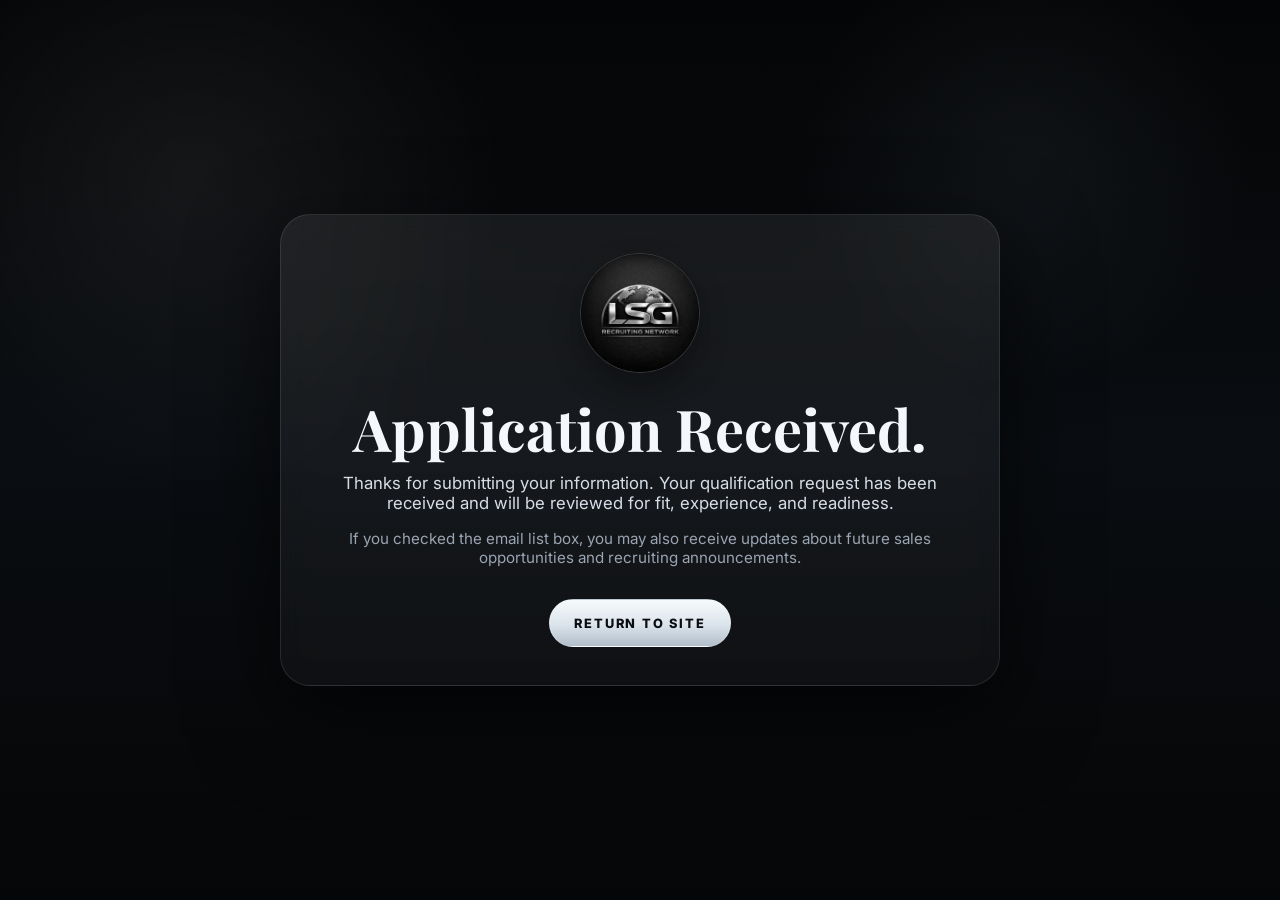
==== thank-you.html @ c4f69df9 "Add files via upload" ====
<!DOCTYPE html>
<html lang="en">
<head>
  <meta charset="UTF-8" />
  <meta name="viewport" content="width=device-width, initial-scale=1.0" />
  <title>Application Received | LSG Recruiting Network</title>
  <link rel="preconnect" href="https://fonts.googleapis.com">
  <link rel="preconnect" href="https://fonts.gstatic.com" crossorigin>
  <link href="https://fonts.googleapis.com/css2?family=Inter:wght@400;500;600;700;800&family=Playfair+Display:wght@600;700&display=swap" rel="stylesheet">
  <style>
    :root {
      --bg-0: #040506;
      --bg-1: #0b1015;
      --panel: rgba(255,255,255,0.055);
      --line: rgba(255,255,255,0.1);
      --text-main: #f4f7fb;
      --text-soft: #d7dee7;
      --text-muted: #99a5b3;
      --shadow-heavy: 0 30px 90px rgba(0,0,0,0.65);
      --font-heading: 'Playfair Display', serif;
      --font-body: 'Inter', sans-serif;
    }
    * { box-sizing: border-box; margin: 0; padding: 0; }
    body {
      min-height: 100vh;
      display: grid;
      place-items: center;
      padding: 24px;
      color: var(--text-main);
      font-family: var(--font-body);
      background:
        radial-gradient(circle at 15% 20%, rgba(255,255,255,0.06), transparent 24%),
        radial-gradient(circle at 80% 18%, rgba(180,200,220,0.06), transparent 18%),
        linear-gradient(180deg, #040506 0%, #0a0d11 50%, #050607 100%);
    }
    .card {
      width: min(100%, 720px);
      padding: 38px;
      border-radius: 30px;
      border: 1px solid var(--line);
      background: linear-gradient(180deg, rgba(255,255,255,0.07), rgba(255,255,255,0.03));
      box-shadow: var(--shadow-heavy);
      text-align: center;
      backdrop-filter: blur(12px);
    }
    img {
      width: 120px;
      height: 120px;
      object-fit: cover;
      border-radius: 50%;
      border: 1px solid rgba(255,255,255,0.14);
      margin: 0 auto 20px;
      box-shadow: 0 14px 28px rgba(0,0,0,0.35);
    }
    h1 {
      font-family: var(--font-heading);
      font-size: clamp(2.2rem, 5vw, 3.6rem);
      line-height: 1.08;
      margin-bottom: 14px;
    }
    p {
      color: var(--text-soft);
      font-size: 1.05rem;
      margin-bottom: 16px;
    }
    .muted { color: var(--text-muted); font-size: 0.95rem; }
    .btn {
      display: inline-flex;
      margin-top: 16px;
      align-items: center;
      justify-content: center;
      padding: 0.95rem 1.5rem;
      border-radius: 999px;
      border: 1px solid rgba(255,255,255,0.14);
      background: linear-gradient(180deg, #f7fafc 0%, #dbe4ec 54%, #b2beca 100%);
      color: #0a0d11;
      text-decoration: none;
      text-transform: uppercase;
      letter-spacing: 0.14em;
      font-weight: 800;
      font-size: 0.8rem;
    }
  </style>
</head>
<body>
  <div class="card">
    <img src="logo-square.png" alt="LSG Recruiting Network logo" />
    <h1>Application Received.</h1>
    <p>Thanks for submitting your information. Your qualification request has been received and will be reviewed for fit, experience, and readiness.</p>
    <p class="muted">If you checked the email list box, you may also receive updates about future sales opportunities and recruiting announcements.</p>
    <a class="btn" href="/">Return to site</a>
  </div>
</body>
</html>
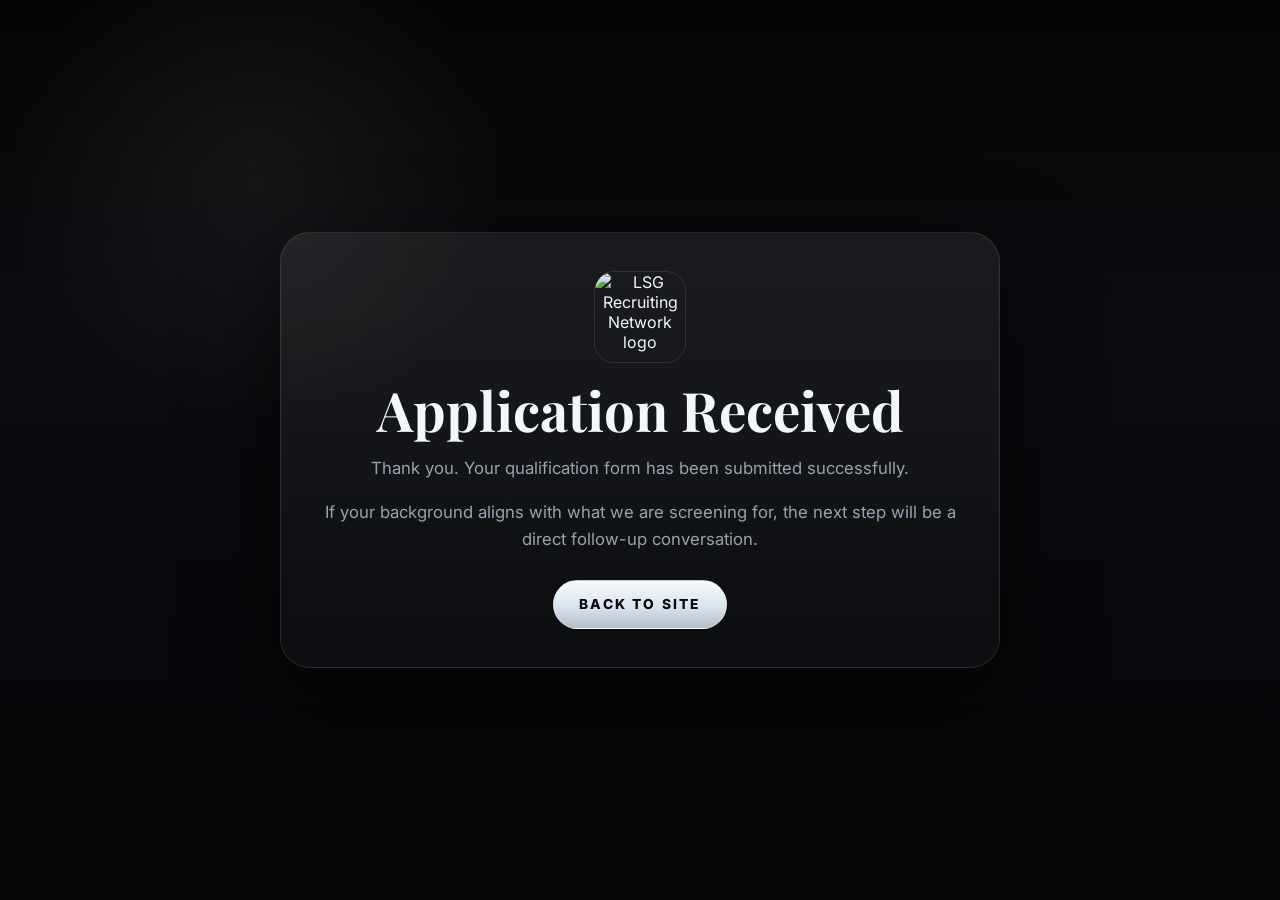
==== commit b5326b55: "Revise thank-you page title and content Updated the thank-you page content and styles." ====
--- a/thank-you.html
+++ b/thank-you.html
@@ -3,92 +3,95 @@
 <head>
   <meta charset="UTF-8" />
   <meta name="viewport" content="width=device-width, initial-scale=1.0" />
-  <title>Application Received | LSG Recruiting Network</title>
+  <title>Thank You | LSG Recruiting Network</title>
   <link rel="preconnect" href="https://fonts.googleapis.com">
   <link rel="preconnect" href="https://fonts.gstatic.com" crossorigin>
-  <link href="https://fonts.googleapis.com/css2?family=Inter:wght@400;500;600;700;800&family=Playfair+Display:wght@600;700&display=swap" rel="stylesheet">
+  <link href="https://fonts.googleapis.com/css2?family=Inter:wght@300;400;500;600;700;800&family=Playfair+Display:wght@600;700&display=swap" rel="stylesheet">
   <style>
-    :root {
-      --bg-0: #040506;
-      --bg-1: #0b1015;
-      --panel: rgba(255,255,255,0.055);
-      --line: rgba(255,255,255,0.1);
-      --text-main: #f4f7fb;
-      --text-soft: #d7dee7;
-      --text-muted: #99a5b3;
-      --shadow-heavy: 0 30px 90px rgba(0,0,0,0.65);
-      --font-heading: 'Playfair Display', serif;
-      --font-body: 'Inter', sans-serif;
+    :root{
+      --text-main:#f3f7fb;
+      --text-muted:#97a3b1;
+      --shadow-heavy:0 30px 90px rgba(0,0,0,.64);
     }
-    * { box-sizing: border-box; margin: 0; padding: 0; }
-    body {
-      min-height: 100vh;
-      display: grid;
-      place-items: center;
-      padding: 24px;
-      color: var(--text-main);
-      font-family: var(--font-body);
+
+    *{
+      box-sizing:border-box;
+      margin:0;
+      padding:0;
+    }
+
+    body{
+      font-family:'Inter',sans-serif;
+      color:var(--text-main);
+      min-height:100vh;
+      display:flex;
+      align-items:center;
+      justify-content:center;
       background:
-        radial-gradient(circle at 15% 20%, rgba(255,255,255,0.06), transparent 24%),
-        radial-gradient(circle at 80% 18%, rgba(180,200,220,0.06), transparent 18%),
-        linear-gradient(180deg, #040506 0%, #0a0d11 50%, #050607 100%);
+        radial-gradient(circle at 20% 20%, rgba(255,255,255,.06), transparent 20%),
+        linear-gradient(180deg,#040506 0%,#090b0e 35%,#050608 100%);
+      padding:24px;
     }
-    .card {
-      width: min(100%, 720px);
-      padding: 38px;
-      border-radius: 30px;
-      border: 1px solid var(--line);
-      background: linear-gradient(180deg, rgba(255,255,255,0.07), rgba(255,255,255,0.03));
-      box-shadow: var(--shadow-heavy);
-      text-align: center;
-      backdrop-filter: blur(12px);
+
+    .card{
+      max-width:720px;
+      width:100%;
+      padding:38px;
+      border-radius:30px;
+      border:1px solid rgba(255,255,255,.1);
+      background:linear-gradient(180deg,rgba(255,255,255,.07),rgba(255,255,255,.025));
+      box-shadow:var(--shadow-heavy);
+      text-align:center;
     }
-    img {
-      width: 120px;
-      height: 120px;
-      object-fit: cover;
-      border-radius: 50%;
-      border: 1px solid rgba(255,255,255,0.14);
-      margin: 0 auto 20px;
-      box-shadow: 0 14px 28px rgba(0,0,0,0.35);
+
+    img{
+      width:92px;
+      height:92px;
+      border-radius:20px;
+      display:block;
+      margin:0 auto 18px;
+      border:1px solid rgba(255,255,255,.1);
     }
-    h1 {
-      font-family: var(--font-heading);
-      font-size: clamp(2.2rem, 5vw, 3.6rem);
-      line-height: 1.08;
-      margin-bottom: 14px;
+
+    h1{
+      font-family:'Playfair Display',serif;
+      font-size:clamp(2.1rem,5vw,3.4rem);
+      margin-bottom:1rem;
+      line-height:1.06;
     }
-    p {
-      color: var(--text-soft);
-      font-size: 1.05rem;
-      margin-bottom: 16px;
+
+    p{
+      font-size:1.05rem;
+      color:var(--text-muted);
+      margin-bottom:1rem;
+      line-height:1.65;
     }
-    .muted { color: var(--text-muted); font-size: 0.95rem; }
-    .btn {
-      display: inline-flex;
-      margin-top: 16px;
-      align-items: center;
-      justify-content: center;
-      padding: 0.95rem 1.5rem;
-      border-radius: 999px;
-      border: 1px solid rgba(255,255,255,0.14);
-      background: linear-gradient(180deg, #f7fafc 0%, #dbe4ec 54%, #b2beca 100%);
-      color: #0a0d11;
-      text-decoration: none;
-      text-transform: uppercase;
-      letter-spacing: 0.14em;
-      font-weight: 800;
-      font-size: 0.8rem;
+
+    a{
+      display:inline-flex;
+      align-items:center;
+      justify-content:center;
+      padding:.95rem 1.6rem;
+      border-radius:999px;
+      border:1px solid rgba(255,255,255,.18);
+      background:linear-gradient(180deg,#f7fafc 0%,#dbe4ec 54%,#b2beca 100%);
+      color:#0a0d11;
+      text-decoration:none;
+      font-size:.86rem;
+      font-weight:800;
+      text-transform:uppercase;
+      letter-spacing:.16em;
+      margin-top:10px;
     }
   </style>
 </head>
 <body>
   <div class="card">
-    <img src="logo-square.png" alt="LSG Recruiting Network logo" />
-    <h1>Application Received.</h1>
-    <p>Thanks for submitting your information. Your qualification request has been received and will be reviewed for fit, experience, and readiness.</p>
-    <p class="muted">If you checked the email list box, you may also receive updates about future sales opportunities and recruiting announcements.</p>
-    <a class="btn" href="/">Return to site</a>
+    <img src="lsg-logo.png" alt="LSG Recruiting Network logo" />
+    <h1>Application Received</h1>
+    <p>Thank you. Your qualification form has been submitted successfully.</p>
+    <p>If your background aligns with what we are screening for, the next step will be a direct follow-up conversation.</p>
+    <a href="/">Back to Site</a>
   </div>
 </body>
 </html>
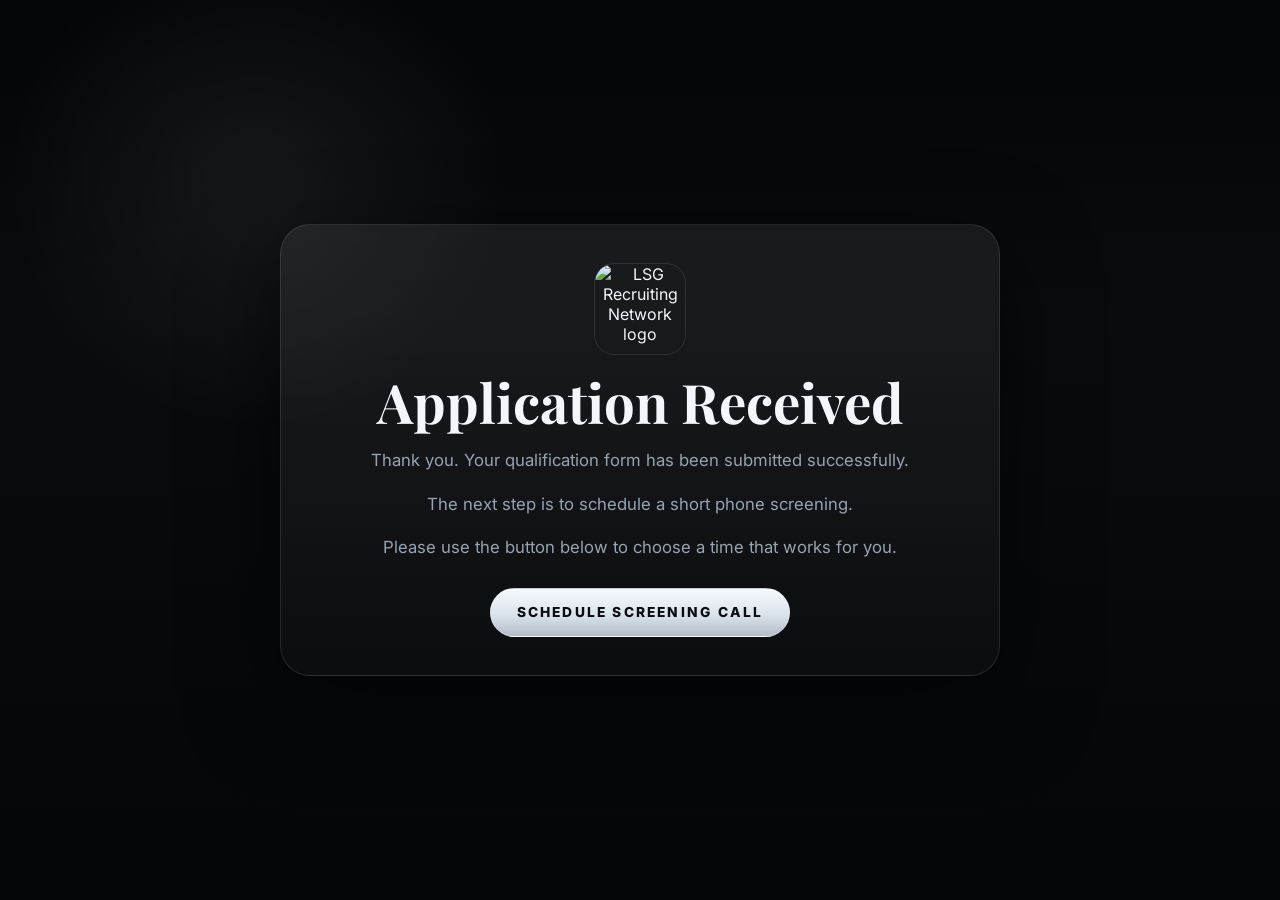
==== commit d591a3ed: "Revise thank-you.html to add screening call details Updated the thank-you page to include scheduling" ====
--- a/thank-you.html
+++ b/thank-you.html
@@ -7,6 +7,7 @@
   <link rel="preconnect" href="https://fonts.googleapis.com">
   <link rel="preconnect" href="https://fonts.gstatic.com" crossorigin>
   <link href="https://fonts.googleapis.com/css2?family=Inter:wght@300;400;500;600;700;800&family=Playfair+Display:wght@600;700&display=swap" rel="stylesheet">
+
   <style>
     :root{
       --text-main:#f3f7fb;
@@ -85,13 +86,24 @@
     }
   </style>
 </head>
+
 <body>
   <div class="card">
+
     <img src="lsg-logo.png" alt="LSG Recruiting Network logo" />
+
     <h1>Application Received</h1>
+
     <p>Thank you. Your qualification form has been submitted successfully.</p>
-    <p>If your background aligns with what we are screening for, the next step will be a direct follow-up conversation.</p>
-    <a href="/">Back to Site</a>
+
+    <p>The next step is to schedule a short phone screening.</p>
+
+    <p>Please use the button below to choose a time that works for you.</p>
+
+    <a href="https://calendly.com/aslockhart10/sales-screening-call" target="_blank" rel="noopener noreferrer">
+      Schedule Screening Call
+    </a>
+
   </div>
 </body>
 </html>
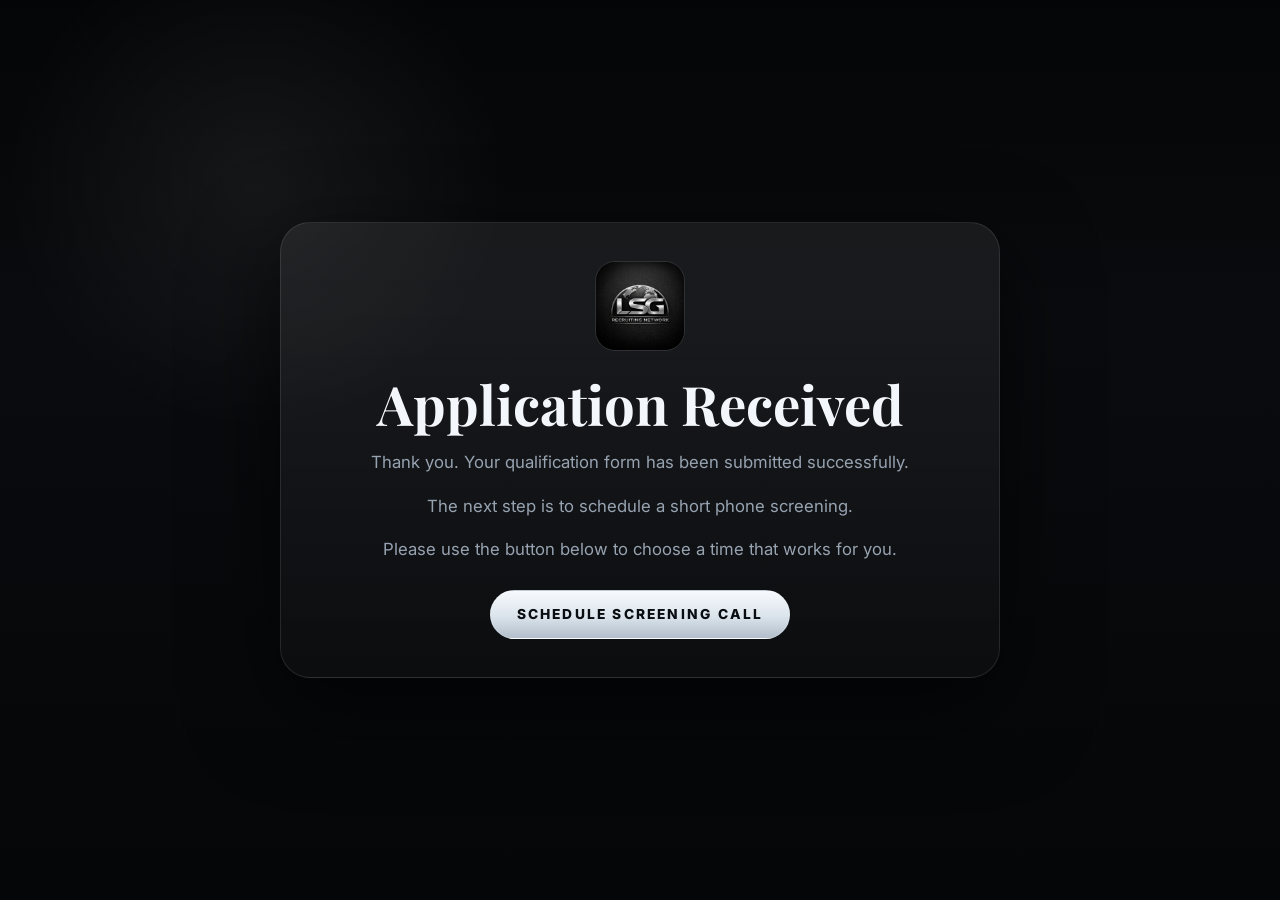
==== commit c7f9f536: "Modify thank-you.html for image and styling updates Updated image dimensions and replaced logo in th" ====
--- a/thank-you.html
+++ b/thank-you.html
@@ -46,11 +46,11 @@
     }
 
     img{
-      width:92px;
-      height:92px;
+      height:90px;
+      width:auto;
+      display:block;
+      margin:0 auto 24px;
       border-radius:20px;
-      display:block;
-      margin:0 auto 18px;
       border:1px solid rgba(255,255,255,.1);
     }
 
@@ -84,13 +84,16 @@
       letter-spacing:.16em;
       margin-top:10px;
     }
+
+    a:hover{
+      opacity:.94;
+    }
   </style>
 </head>
 
 <body>
   <div class="card">
-
-    <img src="lsg-logo.png" alt="LSG Recruiting Network logo" />
+    <img src="1000019126.png" alt="LSG Recruiting Network logo" />
 
     <h1>Application Received</h1>
 
@@ -103,7 +106,6 @@
     <a href="https://calendly.com/aslockhart10/sales-screening-call" target="_blank" rel="noopener noreferrer">
       Schedule Screening Call
     </a>
-
   </div>
 </body>
 </html>
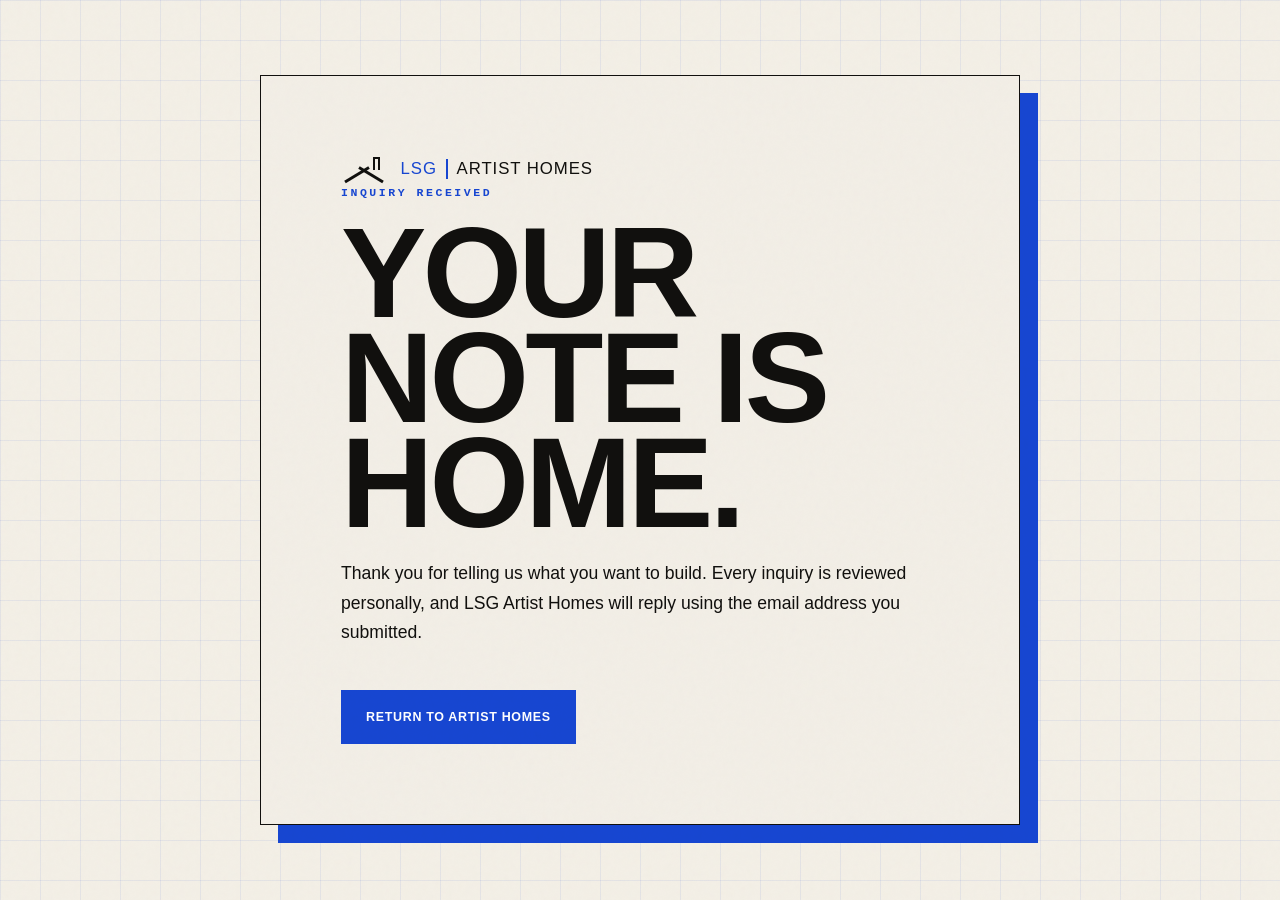
==== commit 554060cc: "Connect Artist Homes form confirmation" ====
--- a/thank-you.html
+++ b/thank-you.html
@@ -1,111 +1,25 @@
 <!DOCTYPE html>
 <html lang="en">
 <head>
-  <meta charset="UTF-8" />
-  <meta name="viewport" content="width=device-width, initial-scale=1.0" />
-  <title>Thank You | LSG Recruiting Network</title>
-  <link rel="preconnect" href="https://fonts.googleapis.com">
-  <link rel="preconnect" href="https://fonts.gstatic.com" crossorigin>
-  <link href="https://fonts.googleapis.com/css2?family=Inter:wght@300;400;500;600;700;800&family=Playfair+Display:wght@600;700&display=swap" rel="stylesheet">
-
-  <style>
-    :root{
-      --text-main:#f3f7fb;
-      --text-muted:#97a3b1;
-      --shadow-heavy:0 30px 90px rgba(0,0,0,.64);
-    }
-
-    *{
-      box-sizing:border-box;
-      margin:0;
-      padding:0;
-    }
-
-    body{
-      font-family:'Inter',sans-serif;
-      color:var(--text-main);
-      min-height:100vh;
-      display:flex;
-      align-items:center;
-      justify-content:center;
-      background:
-        radial-gradient(circle at 20% 20%, rgba(255,255,255,.06), transparent 20%),
-        linear-gradient(180deg,#040506 0%,#090b0e 35%,#050608 100%);
-      padding:24px;
-    }
-
-    .card{
-      max-width:720px;
-      width:100%;
-      padding:38px;
-      border-radius:30px;
-      border:1px solid rgba(255,255,255,.1);
-      background:linear-gradient(180deg,rgba(255,255,255,.07),rgba(255,255,255,.025));
-      box-shadow:var(--shadow-heavy);
-      text-align:center;
-    }
-
-    img{
-      height:90px;
-      width:auto;
-      display:block;
-      margin:0 auto 24px;
-      border-radius:20px;
-      border:1px solid rgba(255,255,255,.1);
-    }
-
-    h1{
-      font-family:'Playfair Display',serif;
-      font-size:clamp(2.1rem,5vw,3.4rem);
-      margin-bottom:1rem;
-      line-height:1.06;
-    }
-
-    p{
-      font-size:1.05rem;
-      color:var(--text-muted);
-      margin-bottom:1rem;
-      line-height:1.65;
-    }
-
-    a{
-      display:inline-flex;
-      align-items:center;
-      justify-content:center;
-      padding:.95rem 1.6rem;
-      border-radius:999px;
-      border:1px solid rgba(255,255,255,.18);
-      background:linear-gradient(180deg,#f7fafc 0%,#dbe4ec 54%,#b2beca 100%);
-      color:#0a0d11;
-      text-decoration:none;
-      font-size:.86rem;
-      font-weight:800;
-      text-transform:uppercase;
-      letter-spacing:.16em;
-      margin-top:10px;
-    }
-
-    a:hover{
-      opacity:.94;
-    }
-  </style>
+  <meta charset="utf-8">
+  <meta name="viewport" content="width=device-width, initial-scale=1">
+  <meta name="robots" content="noindex">
+  <meta name="theme-color" content="#1746d1">
+  <title>Inquiry received | LSG Artist Homes</title>
+  <link rel="stylesheet" href="styles.css">
 </head>
-
 <body>
-  <div class="card">
-    <img src="1000019126.png" alt="LSG Recruiting Network logo" />
-
-    <h1>Application Received</h1>
-
-    <p>Thank you. Your qualification form has been submitted successfully.</p>
-
-    <p>The next step is to schedule a short phone screening.</p>
-
-    <p>Please use the button below to choose a time that works for you.</p>
-
-    <a href="https://calendly.com/aslockhart10/sales-screening-call" target="_blank" rel="noopener noreferrer">
-      Schedule Screening Call
-    </a>
-  </div>
+  <main class="thanks-page">
+    <article class="thanks-card">
+      <a class="brand" href="/" aria-label="LSG Artist Homes home">
+        <span class="roof-mark" aria-hidden="true"><i></i></span>
+        <span class="brand-name"><b>LSG</b><span>ARTIST HOMES</span></span>
+      </a>
+      <p class="eyebrow">Inquiry received</p>
+      <h1>Your note is home.</h1>
+      <p>Thank you for telling us what you want to build. Every inquiry is reviewed personally, and LSG Artist Homes will reply using the email address you submitted.</p>
+      <a class="button button-primary" href="/">Return to Artist Homes</a>
+    </article>
+  </main>
 </body>
 </html>
--- a/styles.css
+++ b/styles.css
@@ -0,0 +1,1812 @@
+:root {
+  --paper: #f3efe6;
+  --paper-deep: #e8e1d4;
+  --ink: #11100e;
+  --blue: #1746d1;
+  --blue-dark: #0b2f9f;
+  --gray: #6d6a63;
+  --line: #cfc8bc;
+  --white: #fffdfa;
+  --font-geist-sans: Arial, Helvetica, sans-serif;
+  --font-geist-mono: "Courier New", Courier, monospace;
+}
+
+* {
+  box-sizing: border-box;
+}
+
+html {
+  scroll-behavior: smooth;
+  background: var(--paper);
+}
+
+body {
+  margin: 0;
+  background:
+    radial-gradient(circle at 17% 8%, rgba(23, 70, 209, 0.055), transparent 20rem),
+    var(--paper);
+  color: var(--ink);
+  font-family: var(--font-geist-sans), Arial, Helvetica, sans-serif;
+  overflow-x: hidden;
+}
+
+body::before {
+  position: fixed;
+  inset: 0;
+  z-index: 100;
+  pointer-events: none;
+  content: "";
+  opacity: 0.18;
+  background-image: url("data:image/svg+xml,%3Csvg viewBox='0 0 160 160' xmlns='http://www.w3.org/2000/svg'%3E%3Cfilter id='n'%3E%3CfeTurbulence type='fractalNoise' baseFrequency='.9' numOctaves='3' stitchTiles='stitch'/%3E%3C/filter%3E%3Crect width='100%25' height='100%25' filter='url(%23n)' opacity='.12'/%3E%3C/svg%3E");
+  mix-blend-mode: multiply;
+}
+
+a {
+  color: inherit;
+  text-decoration: none;
+}
+
+button,
+a,
+summary {
+  -webkit-tap-highlight-color: transparent;
+}
+
+:focus-visible {
+  outline: 2px solid var(--blue);
+  outline-offset: 4px;
+}
+
+.skip-link {
+  position: fixed;
+  top: 1rem;
+  left: 1rem;
+  z-index: 999;
+  padding: 0.75rem 1rem;
+  color: white;
+  background: var(--blue);
+  transform: translateY(-200%);
+}
+
+.skip-link:focus {
+  transform: translateY(0);
+}
+
+.announcement {
+  display: grid;
+  grid-template-columns: 1fr auto 1fr;
+  align-items: center;
+  min-height: 36px;
+  padding: 0.45rem clamp(1rem, 4vw, 4rem);
+  color: var(--white);
+  background: var(--blue);
+  font-size: 0.7rem;
+  letter-spacing: 0.12em;
+  text-transform: uppercase;
+}
+
+.announcement strong {
+  font-size: 0.72rem;
+}
+
+.announcement a {
+  justify-self: end;
+  border-bottom: 1px solid rgba(255, 255, 255, 0.55);
+}
+
+.site-header {
+  position: sticky;
+  top: 0;
+  z-index: 50;
+  display: grid;
+  grid-template-columns: 1fr auto 1fr;
+  align-items: center;
+  min-height: 88px;
+  padding: 0 clamp(1rem, 4vw, 4rem);
+  border-bottom: 1px solid var(--ink);
+  background: rgba(243, 239, 230, 0.94);
+  backdrop-filter: blur(14px);
+}
+
+.brand {
+  display: inline-flex;
+  align-items: center;
+  gap: 0.85rem;
+  width: max-content;
+  font-family: Impact, Haettenschweiler, "Arial Narrow Bold", sans-serif;
+  font-size: 1.05rem;
+  letter-spacing: 0.055em;
+}
+
+.brand-name {
+  display: inline-flex;
+  align-items: center;
+  gap: 0.55rem;
+}
+
+.brand-name b {
+  padding-right: 0.55rem;
+  border-right: 2px solid var(--blue);
+  color: var(--blue);
+  font: inherit;
+}
+
+.roof-mark {
+  position: relative;
+  display: block;
+  width: 46px;
+  height: 26px;
+}
+
+.roof-mark::before,
+.roof-mark::after {
+  position: absolute;
+  top: 10px;
+  width: 28px;
+  height: 3px;
+  content: "";
+  background: currentColor;
+}
+
+.roof-mark::before {
+  left: 0;
+  transform: rotate(-31deg);
+  transform-origin: right center;
+}
+
+.roof-mark::after {
+  right: 0;
+  transform: rotate(31deg);
+  transform-origin: left center;
+}
+
+.roof-mark i {
+  position: absolute;
+  top: 1px;
+  right: 7px;
+  width: 7px;
+  height: 13px;
+  border: 2px solid currentColor;
+  border-bottom: 0;
+}
+
+.desktop-nav {
+  display: flex;
+  align-items: center;
+  gap: clamp(1.2rem, 2.7vw, 2.8rem);
+  font-size: 0.8rem;
+  font-weight: 650;
+}
+
+.desktop-nav a {
+  position: relative;
+  padding: 0.75rem 0;
+}
+
+.desktop-nav a::after {
+  position: absolute;
+  right: 0;
+  bottom: 0.45rem;
+  left: 0;
+  height: 2px;
+  content: "";
+  background: var(--blue);
+  transform: scaleX(0);
+  transform-origin: left;
+  transition: transform 180ms ease;
+}
+
+.desktop-nav a:hover::after {
+  transform: scaleX(1);
+}
+
+.header-cta {
+  justify-self: end;
+  padding: 0.9rem 1.35rem;
+  border: 1px solid var(--blue);
+  color: var(--blue);
+  font-size: 0.76rem;
+  font-weight: 750;
+  letter-spacing: 0.04em;
+  text-transform: uppercase;
+  transition: color 160ms ease, background 160ms ease;
+}
+
+.header-cta:hover {
+  color: white;
+  background: var(--blue);
+}
+
+.mobile-menu {
+  display: none;
+}
+
+.hero {
+  position: relative;
+  display: grid;
+  grid-template-columns: minmax(0, 1.08fr) minmax(400px, 0.92fr);
+  gap: clamp(3rem, 6vw, 7rem);
+  min-height: calc(100vh - 124px);
+  padding: clamp(4rem, 8vh, 7rem) clamp(1.25rem, 6vw, 6rem) 5rem;
+  overflow: hidden;
+}
+
+.hero-grid {
+  position: absolute;
+  inset: 0;
+  pointer-events: none;
+  background-image:
+    linear-gradient(to right, transparent calc(100% - 1px), rgba(17, 16, 14, 0.08) 1px),
+    linear-gradient(to bottom, transparent calc(100% - 1px), rgba(17, 16, 14, 0.05) 1px);
+  background-size: calc(100% / 12) 100%, 100% 9rem;
+  mask-image: linear-gradient(to bottom, black, transparent 92%);
+}
+
+.hero-copy {
+  position: relative;
+  z-index: 2;
+  align-self: center;
+  max-width: 780px;
+}
+
+.eyebrow {
+  margin: 0 0 1.3rem;
+  color: var(--blue);
+  font-family: var(--font-geist-mono), monospace;
+  font-size: 0.72rem;
+  font-weight: 750;
+  letter-spacing: 0.22em;
+  text-transform: uppercase;
+}
+
+.eyebrow.light,
+.section-number.light {
+  color: #a9c0ff;
+}
+
+.hero h1,
+.section h2,
+.package-section h2,
+.ryder-proof h2,
+.additions-section h2,
+.custom-section h2,
+.ownership-section h2,
+.founder-section h2,
+.start-section h2 {
+  margin: 0;
+  text-wrap: balance;
+}
+
+.hero h1 {
+  max-width: 760px;
+  font-family: Impact, Haettenschweiler, "Arial Narrow Bold", sans-serif;
+  font-size: clamp(4.5rem, 8.4vw, 9.3rem);
+  font-weight: 900;
+  letter-spacing: -0.035em;
+  line-height: 0.79;
+  text-transform: uppercase;
+}
+
+.hero h1 span {
+  display: block;
+  color: var(--blue);
+}
+
+.hero-lede {
+  max-width: 650px;
+  margin: 2rem 0 0;
+  font-size: clamp(1.05rem, 1.45vw, 1.3rem);
+  line-height: 1.55;
+}
+
+.hero-actions {
+  display: flex;
+  align-items: center;
+  gap: 2rem;
+  margin-top: 2.2rem;
+}
+
+.button {
+  display: inline-flex;
+  align-items: center;
+  justify-content: center;
+  min-height: 54px;
+  padding: 0.9rem 1.5rem;
+  border: 1px solid transparent;
+  font-size: 0.78rem;
+  font-weight: 800;
+  letter-spacing: 0.055em;
+  text-transform: uppercase;
+  transition: transform 160ms ease, color 160ms ease, background 160ms ease, border-color 160ms ease;
+}
+
+.button:hover {
+  transform: translateY(-2px);
+}
+
+.button-primary {
+  color: white;
+  background: var(--blue);
+}
+
+.button-primary:hover {
+  background: var(--ink);
+}
+
+.button-light {
+  color: var(--ink);
+  background: var(--white);
+}
+
+.button-light:hover {
+  color: white;
+  background: var(--blue);
+}
+
+.button-outline {
+  border-color: var(--ink);
+}
+
+.button-outline:hover {
+  color: white;
+  background: var(--ink);
+}
+
+.text-link {
+  padding: 0.5rem 0;
+  border-bottom: 1px solid var(--blue);
+  font-size: 0.82rem;
+  font-weight: 750;
+}
+
+.text-link span {
+  display: inline-block;
+  margin-left: 0.35rem;
+  color: var(--blue);
+  transition: transform 160ms ease;
+}
+
+.text-link:hover span {
+  transform: translateX(5px);
+}
+
+.capacity {
+  display: flex;
+  align-items: center;
+  gap: 0.65rem;
+  margin-top: 1.15rem;
+  color: var(--gray);
+  font-family: var(--font-geist-mono), monospace;
+  font-size: 0.68rem;
+}
+
+.capacity span {
+  width: 8px;
+  height: 8px;
+  border-radius: 50%;
+  background: var(--blue);
+  box-shadow: 0 0 0 5px rgba(23, 70, 209, 0.12);
+}
+
+.home-plan {
+  position: relative;
+  align-self: center;
+  min-height: 600px;
+  border: 1px solid rgba(23, 70, 209, 0.28);
+  background:
+    linear-gradient(rgba(23, 70, 209, 0.08) 1px, transparent 1px),
+    linear-gradient(90deg, rgba(23, 70, 209, 0.08) 1px, transparent 1px),
+    rgba(255, 253, 250, 0.4);
+  background-size: 32px 32px;
+  box-shadow: 22px 22px 0 rgba(23, 70, 209, 0.08);
+}
+
+.home-plan::before,
+.home-plan::after {
+  position: absolute;
+  content: "";
+  border-color: var(--blue);
+  opacity: 0.9;
+}
+
+.home-plan::before {
+  inset: 20px;
+  border: 1px dashed rgba(23, 70, 209, 0.45);
+}
+
+.home-plan::after {
+  right: -10px;
+  bottom: -10px;
+  width: 19px;
+  height: 19px;
+  border-right: 2px solid;
+  border-bottom: 2px solid;
+}
+
+.plan-kicker {
+  position: absolute;
+  top: 1.6rem;
+  left: 2rem;
+  color: var(--blue);
+  font-family: var(--font-geist-mono), monospace;
+  font-size: 0.62rem;
+  letter-spacing: 0.14em;
+  text-transform: uppercase;
+}
+
+.plan-roof {
+  position: absolute;
+  top: 115px;
+  left: 50%;
+  width: 260px;
+  height: 160px;
+  border-top: 3px solid var(--blue);
+  border-left: 3px solid var(--blue);
+  transform: translateX(-50%) rotate(45deg) skew(-8deg, -8deg);
+  opacity: 0.8;
+}
+
+.plan-home {
+  position: absolute;
+  top: 200px;
+  left: 50%;
+  z-index: 2;
+  display: flex;
+  flex-direction: column;
+  justify-content: center;
+  width: 250px;
+  height: 220px;
+  padding: 2rem;
+  border: 2px solid var(--ink);
+  background: var(--paper);
+  transform: translateX(-50%);
+}
+
+.plan-home::before {
+  position: absolute;
+  top: -7px;
+  left: -7px;
+  width: 12px;
+  height: 12px;
+  border: 2px solid var(--blue);
+  border-radius: 50%;
+  content: "";
+  background: var(--paper);
+}
+
+.plan-label,
+.plan-home small {
+  color: var(--blue);
+  font-family: var(--font-geist-mono), monospace;
+  font-size: 0.62rem;
+  letter-spacing: 0.12em;
+  text-transform: uppercase;
+}
+
+.plan-home strong {
+  margin: 0.6rem 0 1rem;
+  font-family: Impact, Haettenschweiler, "Arial Narrow Bold", sans-serif;
+  font-size: 3.3rem;
+  line-height: 0.85;
+  text-transform: uppercase;
+}
+
+.plan-node {
+  position: absolute;
+  z-index: 3;
+  display: flex;
+  align-items: center;
+  gap: 0.6rem;
+  min-width: 104px;
+  padding: 0.6rem 0.75rem;
+  border: 1px solid var(--blue);
+  color: var(--blue-dark);
+  background: var(--paper);
+  font-family: var(--font-geist-mono), monospace;
+  font-size: 0.68rem;
+  font-weight: 750;
+  text-transform: uppercase;
+}
+
+.plan-node::before {
+  position: absolute;
+  z-index: -1;
+  height: 1px;
+  content: "";
+  background: var(--blue);
+  opacity: 0.65;
+}
+
+.plan-node span {
+  color: var(--gray);
+  font-size: 0.55rem;
+}
+
+.node-music { top: 120px; left: 26px; }
+.node-music::before { top: 60px; left: 90px; width: 95px; transform: rotate(31deg); }
+.node-social { top: 134px; right: 24px; }
+.node-social::before { top: 55px; right: 90px; width: 78px; transform: rotate(-37deg); }
+.node-merch { bottom: 92px; left: 30px; }
+.node-merch::before { bottom: 65px; left: 94px; width: 90px; transform: rotate(-34deg); }
+.node-search { right: 25px; bottom: 108px; }
+.node-search::before { right: 98px; bottom: 60px; width: 77px; transform: rotate(36deg); }
+
+.plan-note {
+  position: absolute;
+  bottom: 1.35rem;
+  left: 50%;
+  color: var(--gray);
+  font-family: var(--font-geist-mono), monospace;
+  font-size: 0.58rem;
+  letter-spacing: 0.1em;
+  line-height: 1.5;
+  text-align: center;
+  text-transform: uppercase;
+  transform: translateX(-50%);
+}
+
+.marquee {
+  overflow: hidden;
+  border-top: 1px solid var(--ink);
+  border-bottom: 1px solid var(--ink);
+  color: var(--paper);
+  background: var(--ink);
+}
+
+.marquee div {
+  display: flex;
+  gap: 1.7rem;
+  align-items: center;
+  width: max-content;
+  padding: 1rem 0;
+  font-family: Impact, Haettenschweiler, "Arial Narrow Bold", sans-serif;
+  font-size: clamp(1.3rem, 2.5vw, 2.4rem);
+  letter-spacing: 0.02em;
+  white-space: nowrap;
+  animation: drift 28s linear infinite alternate;
+}
+
+.marquee b {
+  color: #4c75ed;
+}
+
+@keyframes drift {
+  from { transform: translateX(3vw); }
+  to { transform: translateX(-18vw); }
+}
+
+.section,
+.additions-section,
+.ownership-section {
+  display: grid;
+  grid-template-columns: 150px minmax(0, 1fr) minmax(300px, 0.72fr);
+  gap: clamp(2rem, 5vw, 5rem);
+  padding: clamp(5rem, 9vw, 9rem) clamp(1.25rem, 6vw, 6rem);
+  border-bottom: 1px solid var(--line);
+}
+
+.section-number {
+  padding-top: 0.45rem;
+  color: var(--blue);
+  font-family: var(--font-geist-mono), monospace;
+  font-size: 0.65rem;
+  font-weight: 700;
+  letter-spacing: 0.14em;
+}
+
+.section-heading h2,
+.ryder-copy h2,
+.additions-section h2,
+.ownership-heading h2,
+.founder-section h2 {
+  font-family: Impact, Haettenschweiler, "Arial Narrow Bold", sans-serif;
+  font-size: clamp(3.2rem, 6vw, 6.8rem);
+  letter-spacing: -0.025em;
+  line-height: 0.86;
+  text-transform: uppercase;
+}
+
+.section-heading.compact {
+  grid-column: 2 / 4;
+  max-width: 1050px;
+}
+
+.why-copy,
+.ownership-copy {
+  line-height: 1.75;
+}
+
+.large-copy {
+  margin-top: 0;
+  font-size: clamp(1.18rem, 1.7vw, 1.55rem);
+  font-weight: 540;
+  line-height: 1.55;
+}
+
+.source-links {
+  display: flex;
+  flex-wrap: wrap;
+  gap: 1rem;
+  margin-top: 2rem;
+}
+
+.source-links a {
+  padding-bottom: 0.25rem;
+  border-bottom: 1px solid var(--blue);
+  color: var(--blue-dark);
+  font-size: 0.72rem;
+  font-weight: 750;
+}
+
+.reality-card {
+  grid-column: 3;
+  padding: 2rem;
+  border: 1px solid var(--blue);
+  box-shadow: 12px 12px 0 rgba(23, 70, 209, 0.12);
+}
+
+.reality-card span,
+.list-title,
+.custom-cards article > span,
+.start-card > span {
+  color: var(--blue);
+  font-family: var(--font-geist-mono), monospace;
+  font-size: 0.64rem;
+  font-weight: 750;
+  letter-spacing: 0.13em;
+  text-transform: uppercase;
+}
+
+.reality-card h3 {
+  margin: 1rem 0;
+  font-size: 1.5rem;
+  line-height: 1.15;
+}
+
+.reality-card p {
+  margin-bottom: 0;
+  color: #4f4c46;
+  font-size: 0.88rem;
+  line-height: 1.7;
+}
+
+.package-section {
+  display: grid;
+  grid-template-columns: minmax(0, 0.88fr) minmax(0, 1.12fr);
+  color: var(--paper);
+  background: var(--ink);
+}
+
+.package-intro,
+.package-list {
+  padding: clamp(5rem, 8vw, 8rem) clamp(1.25rem, 6vw, 6rem);
+}
+
+.package-intro {
+  border-right: 1px solid rgba(255, 255, 255, 0.18);
+}
+
+.package-intro h2,
+.custom-lede h2,
+.start-copy h2 {
+  font-family: Impact, Haettenschweiler, "Arial Narrow Bold", sans-serif;
+  font-size: clamp(4.2rem, 7.4vw, 8.6rem);
+  letter-spacing: -0.03em;
+  line-height: 0.8;
+  text-transform: uppercase;
+}
+
+.package-intro > p:not(.eyebrow) {
+  max-width: 650px;
+  margin: 2rem 0 0;
+  color: #c9c3b8;
+  font-size: 1.05rem;
+  line-height: 1.75;
+}
+
+.price-lockup {
+  display: flex;
+  flex-direction: column;
+  align-items: flex-start;
+  margin: 3rem 0 2rem;
+  padding: 1.5rem 0;
+  border-top: 1px solid rgba(255, 255, 255, 0.24);
+  border-bottom: 1px solid rgba(255, 255, 255, 0.24);
+}
+
+.price-lockup > span,
+.price-lockup small {
+  color: #a9c0ff;
+  font-family: var(--font-geist-mono), monospace;
+  font-size: 0.65rem;
+  letter-spacing: 0.12em;
+  text-transform: uppercase;
+}
+
+.price-lockup strong {
+  color: white;
+  font-family: Impact, Haettenschweiler, "Arial Narrow Bold", sans-serif;
+  font-size: clamp(6rem, 10vw, 10rem);
+  line-height: 0.9;
+}
+
+.price-lockup sup {
+  position: relative;
+  top: -2.4rem;
+  margin-right: 0.25rem;
+  color: #7fa0ff;
+  font-size: 2rem;
+}
+
+.package-list {
+  align-self: center;
+}
+
+.package-list ol {
+  margin: 1rem 0 0;
+  padding: 0;
+  list-style: none;
+}
+
+.package-list li {
+  display: grid;
+  grid-template-columns: 54px 1fr;
+  gap: 1rem;
+  align-items: center;
+  min-height: 68px;
+  border-bottom: 1px solid rgba(255, 255, 255, 0.16);
+}
+
+.package-list li span {
+  color: #6f91f5;
+  font-family: var(--font-geist-mono), monospace;
+  font-size: 0.65rem;
+}
+
+.package-list li p {
+  margin: 0;
+  font-size: clamp(0.95rem, 1.2vw, 1.12rem);
+}
+
+.terms-note {
+  margin-top: 2rem;
+  color: #b9b4aa;
+  font-size: 0.75rem;
+  line-height: 1.65;
+}
+
+.terms-note summary {
+  width: max-content;
+  cursor: pointer;
+  color: white;
+  font-weight: 700;
+}
+
+.terms-note p {
+  max-width: 650px;
+}
+
+.ryder-proof {
+  grid-template-columns: 150px minmax(0, 0.82fr) minmax(380px, 1.18fr);
+}
+
+.ryder-copy p:not(.eyebrow) {
+  line-height: 1.7;
+}
+
+.ryder-copy .button {
+  margin-top: 1.2rem;
+}
+
+.ryder-visual {
+  position: relative;
+  display: block;
+  min-height: 620px;
+  overflow: hidden;
+  color: white;
+  background:
+    radial-gradient(circle at 72% 36%, rgba(23, 70, 209, 0.46), transparent 18rem),
+    #0d0e12;
+  box-shadow: 20px 20px 0 var(--blue);
+}
+
+.ryder-visual::before {
+  position: absolute;
+  inset: 0;
+  content: "";
+  background-image:
+    linear-gradient(rgba(255, 255, 255, 0.055) 1px, transparent 1px),
+    linear-gradient(90deg, rgba(255, 255, 255, 0.055) 1px, transparent 1px);
+  background-size: 42px 42px;
+}
+
+.ryder-visual::after {
+  position: absolute;
+  inset: 0;
+  content: "";
+  background: linear-gradient(165deg, transparent 22%, rgba(0, 0, 0, 0.12) 52%, rgba(0, 0, 0, 0.88) 100%);
+}
+
+.ryder-catalog {
+  position: absolute;
+  inset: 3.25rem 2.4rem 7.25rem 11rem;
+  z-index: 1;
+  display: grid;
+  grid-template-columns: repeat(2, minmax(0, 1fr));
+  grid-template-rows: auto repeat(2, minmax(0, 1fr));
+  gap: 0.75rem;
+  transform: rotate(-2deg);
+  transition: transform 500ms cubic-bezier(.22, 1, .36, 1);
+}
+
+.ryder-visual:hover .ryder-catalog {
+  transform: rotate(0deg) translateY(-4px);
+}
+
+.catalog-label {
+  grid-column: 1 / -1;
+  align-self: end;
+  padding-bottom: 0.15rem;
+  color: #9bb3ff;
+  font-family: var(--font-geist-mono), monospace;
+  font-size: 0.58rem;
+  letter-spacing: 0.12em;
+  text-transform: uppercase;
+}
+
+.record-card {
+  position: relative;
+  display: flex;
+  flex-direction: column;
+  justify-content: space-between;
+  min-height: 145px;
+  padding: 1.1rem;
+  overflow: hidden;
+  border: 1px solid rgba(255, 255, 255, 0.52);
+  color: var(--ink);
+  background: var(--paper);
+}
+
+.record-card::after {
+  position: absolute;
+  right: -2.5rem;
+  bottom: -2.5rem;
+  width: 7rem;
+  height: 7rem;
+  border: 1.3rem solid rgba(23, 70, 209, 0.18);
+  border-radius: 50%;
+  content: "";
+}
+
+.record-card small {
+  position: relative;
+  z-index: 1;
+  color: var(--blue);
+  font-family: var(--font-geist-mono), monospace;
+  font-size: 0.52rem;
+  letter-spacing: 0.1em;
+  text-transform: uppercase;
+}
+
+.record-card strong {
+  position: relative;
+  z-index: 1;
+  font-family: Impact, Haettenschweiler, "Arial Narrow Bold", sans-serif;
+  font-size: clamp(2rem, 3vw, 3.45rem);
+  letter-spacing: -0.015em;
+  line-height: 0.82;
+  text-transform: uppercase;
+}
+
+.record-two {
+  color: white;
+  background: var(--blue);
+}
+
+.record-two small {
+  color: #c8d5ff;
+}
+
+.record-three {
+  background: #cbc5b9;
+}
+
+.record-four {
+  color: white;
+  background: #20211f;
+}
+
+.ryder-stamp {
+  position: absolute;
+  top: 2rem;
+  left: 2rem;
+  z-index: 2;
+  display: flex;
+  flex-direction: column;
+  padding: 1rem 1.15rem;
+  border: 1px solid rgba(255, 255, 255, 0.7);
+  background: rgba(0, 0, 0, 0.45);
+  backdrop-filter: blur(8px);
+}
+
+.ryder-stamp span,
+.ryder-stamp small {
+  font-family: var(--font-geist-mono), monospace;
+  font-size: 0.56rem;
+  letter-spacing: 0.12em;
+  text-transform: uppercase;
+}
+
+.ryder-stamp strong {
+  margin: 0.4rem 0;
+  font-family: Impact, Haettenschweiler, "Arial Narrow Bold", sans-serif;
+  font-size: 3rem;
+  line-height: 0.82;
+}
+
+.ryder-stats {
+  position: absolute;
+  right: 0;
+  bottom: 0;
+  left: 0;
+  z-index: 2;
+  display: grid;
+  grid-template-columns: repeat(3, 1fr);
+  border-top: 1px solid rgba(255, 255, 255, 0.4);
+  background: rgba(0, 0, 0, 0.68);
+  backdrop-filter: blur(10px);
+}
+
+.ryder-stats span {
+  display: flex;
+  flex-direction: column;
+  padding: 1.2rem;
+  border-right: 1px solid rgba(255, 255, 255, 0.22);
+  font-family: var(--font-geist-mono), monospace;
+  font-size: 0.58rem;
+  letter-spacing: 0.1em;
+  text-transform: uppercase;
+}
+
+.ryder-stats b {
+  margin-bottom: 0.35rem;
+  color: #7fa0ff;
+  font-family: Impact, sans-serif;
+  font-size: 2rem;
+}
+
+.additions-section {
+  grid-template-rows: auto auto auto;
+}
+
+.add-on-grid {
+  grid-column: 2 / 4;
+  display: grid;
+  grid-template-columns: repeat(2, 1fr);
+  border-top: 1px solid var(--ink);
+  border-left: 1px solid var(--ink);
+}
+
+.add-on-grid article {
+  min-height: 240px;
+  padding: 2rem;
+  border-right: 1px solid var(--ink);
+  border-bottom: 1px solid var(--ink);
+}
+
+.add-on-grid article > span {
+  color: var(--blue);
+  font-family: var(--font-geist-mono), monospace;
+  font-size: 0.65rem;
+}
+
+.add-on-grid h3 {
+  margin: 3.5rem 0 0.7rem;
+  font-size: 1.5rem;
+  text-transform: capitalize;
+}
+
+.add-on-grid p {
+  max-width: 470px;
+  margin: 0;
+  color: #56534d;
+  line-height: 1.65;
+}
+
+.add-on-note {
+  grid-column: 2 / 4;
+  max-width: 900px;
+  margin: 0;
+  padding: 1.5rem;
+  border-left: 4px solid var(--blue);
+  background: rgba(23, 70, 209, 0.08);
+  font-size: 0.85rem;
+  line-height: 1.65;
+}
+
+.custom-section {
+  display: grid;
+  grid-template-columns: 0.9fr 1.1fr;
+  color: var(--paper);
+  background: var(--blue-dark);
+}
+
+.custom-lede,
+.custom-cards {
+  padding: clamp(5rem, 8vw, 8rem) clamp(1.25rem, 6vw, 6rem);
+}
+
+.custom-lede {
+  border-right: 1px solid rgba(255, 255, 255, 0.2);
+}
+
+.custom-lede h2 {
+  font-size: clamp(3.7rem, 6.5vw, 7.5rem);
+}
+
+.custom-cards {
+  display: grid;
+  gap: 1.5rem;
+  align-content: center;
+}
+
+.custom-cards article {
+  padding: 2rem;
+  border: 1px solid rgba(255, 255, 255, 0.28);
+  background: rgba(255, 255, 255, 0.04);
+}
+
+.custom-cards article > span {
+  color: #a9c0ff;
+}
+
+.custom-cards h3 {
+  margin: 1.2rem 0 0.8rem;
+  font-size: clamp(1.5rem, 2.4vw, 2.3rem);
+  line-height: 1.12;
+}
+
+.custom-cards p {
+  color: #c9d4f4;
+  line-height: 1.7;
+}
+
+.custom-cards a {
+  display: inline-block;
+  margin-top: 1rem;
+  padding-bottom: 0.25rem;
+  border-bottom: 1px solid #9bb5ff;
+  color: white;
+  font-weight: 750;
+}
+
+.ownership-section {
+  grid-template-columns: 150px minmax(0, 0.85fr) minmax(320px, 0.75fr);
+}
+
+.ownership-heading h2 {
+  color: var(--blue);
+  font-size: clamp(4.2rem, 7.3vw, 8.5rem);
+}
+
+.ownership-copy ul {
+  display: grid;
+  grid-template-columns: 1fr 1fr;
+  gap: 0;
+  margin: 2rem 0;
+  padding: 0;
+  border-top: 1px solid var(--ink);
+  border-left: 1px solid var(--ink);
+  list-style: none;
+}
+
+.ownership-copy li {
+  padding: 1rem;
+  border-right: 1px solid var(--ink);
+  border-bottom: 1px solid var(--ink);
+  font-size: 0.8rem;
+  font-weight: 700;
+}
+
+.ownership-copy small {
+  color: var(--gray);
+  font-size: 0.68rem;
+  line-height: 1.5;
+}
+
+.founder-section {
+  display: grid;
+  grid-template-columns: minmax(320px, 0.8fr) minmax(0, 1.2fr);
+  gap: clamp(3rem, 8vw, 9rem);
+  align-items: center;
+  padding: clamp(5rem, 9vw, 9rem) clamp(1.25rem, 10vw, 12rem);
+  border-bottom: 1px solid var(--line);
+}
+
+.founder-mark {
+  position: relative;
+  aspect-ratio: 1;
+  overflow: hidden;
+  border: 1px solid var(--blue);
+  background: white;
+  box-shadow: 18px 18px 0 rgba(23, 70, 209, 0.14);
+}
+
+.lsg-stamp {
+  position: absolute;
+  top: 1.2rem;
+  left: 1.2rem;
+  z-index: 3;
+  padding: 0.55rem 0.7rem;
+  border: 2px solid var(--blue);
+  color: white;
+  background: var(--blue);
+  font-family: Impact, Haettenschweiler, "Arial Narrow Bold", sans-serif;
+  font-size: 1.1rem;
+  letter-spacing: 0.08em;
+}
+
+.footer-brand strong span {
+  color: #7fa0ff;
+}
+
+.founder-mark::after {
+  position: absolute;
+  inset: 10%;
+  border: 1px dashed rgba(23, 70, 209, 0.45);
+  content: "";
+  pointer-events: none;
+}
+
+.founder-mark img {
+  width: 100%;
+  height: 100%;
+  object-fit: cover;
+  mix-blend-mode: multiply;
+}
+
+.founder-wordmark {
+  display: flex;
+  flex-direction: column;
+  align-items: center;
+  justify-content: center;
+  gap: 1rem;
+  padding: 4rem 2rem 2rem;
+  background:
+    linear-gradient(rgba(23, 70, 209, 0.055) 1px, transparent 1px),
+    linear-gradient(90deg, rgba(23, 70, 209, 0.055) 1px, transparent 1px),
+    white;
+  background-size: 28px 28px;
+  text-align: center;
+}
+
+.founder-wordmark > * {
+  position: relative;
+  z-index: 2;
+}
+
+.founder-wordmark > strong {
+  color: var(--ink);
+  font-family: Impact, Haettenschweiler, "Arial Narrow Bold", sans-serif;
+  font-size: clamp(4.2rem, 8vw, 7.5rem);
+  letter-spacing: -0.035em;
+  line-height: 0.76;
+}
+
+.founder-wordmark > small {
+  color: var(--blue);
+  font-family: var(--font-geist-mono);
+  font-size: 0.62rem;
+  font-weight: 750;
+  letter-spacing: 0.16em;
+}
+
+.poster-roof {
+  position: relative;
+  display: block;
+  width: 68%;
+  height: 70px;
+}
+
+.poster-roof::before,
+.poster-roof::after {
+  position: absolute;
+  top: 32px;
+  width: 54%;
+  height: 7px;
+  content: "";
+  background: var(--blue);
+}
+
+.poster-roof::before {
+  left: 0;
+  transform: rotate(-29deg);
+  transform-origin: right center;
+}
+
+.poster-roof::after {
+  right: 0;
+  transform: rotate(29deg);
+  transform-origin: left center;
+}
+
+.poster-roof i {
+  position: absolute;
+  top: 2px;
+  right: 8%;
+  width: 26px;
+  height: 44px;
+  border: 6px solid var(--blue);
+  border-bottom: 0;
+}
+
+.founder-section > div:last-child {
+  max-width: 780px;
+}
+
+.founder-section p:not(.eyebrow) {
+  font-size: 1.05rem;
+  line-height: 1.8;
+}
+
+.start-section {
+  display: grid;
+  grid-template-columns: 1.15fr 0.85fr;
+  color: white;
+  background: var(--blue);
+}
+
+.start-copy,
+.start-card {
+  padding: clamp(4rem, 8vw, 8rem) clamp(1.25rem, 7vw, 7rem);
+}
+
+.start-copy {
+  border-right: 1px solid rgba(255, 255, 255, 0.3);
+}
+
+.start-copy h2 {
+  max-width: 850px;
+}
+
+.start-copy > p:not(.eyebrow) {
+  max-width: 650px;
+  margin-top: 2rem;
+  font-size: 1.1rem;
+  line-height: 1.7;
+}
+
+.start-card {
+  display: flex;
+  flex-direction: column;
+  justify-content: center;
+}
+
+.start-card > span {
+  color: #d5e0ff;
+}
+
+.start-card > strong {
+  margin: 1rem 0;
+  font-family: Impact, Haettenschweiler, "Arial Narrow Bold", sans-serif;
+  font-size: clamp(3.3rem, 5.4vw, 6.2rem);
+  line-height: 0.88;
+  text-transform: uppercase;
+}
+
+.start-card p {
+  max-width: 520px;
+  color: #dce5ff;
+  line-height: 1.7;
+}
+
+.start-card .button {
+  align-self: flex-start;
+  margin-top: 1.5rem;
+}
+
+.start-card small {
+  margin-top: 0.75rem;
+  color: #c2d0fa;
+  font-size: 0.65rem;
+}
+
+.inquiry-form {
+  position: relative;
+  margin-top: 1.6rem;
+}
+
+.honeypot {
+  position: absolute !important;
+  width: 1px !important;
+  height: 1px !important;
+  padding: 0 !important;
+  margin: -1px !important;
+  overflow: hidden !important;
+  clip: rect(0, 0, 0, 0) !important;
+  white-space: nowrap !important;
+  border: 0 !important;
+}
+
+.form-grid {
+  display: grid;
+  grid-template-columns: repeat(2, minmax(0, 1fr));
+  gap: 1rem;
+}
+
+.inquiry-form label {
+  display: grid;
+  gap: 0.45rem;
+  color: #eef2ff;
+  font-family: var(--font-geist-mono), monospace;
+  font-size: 0.64rem;
+  font-weight: 700;
+  letter-spacing: 0.07em;
+  line-height: 1.45;
+  text-transform: uppercase;
+}
+
+.inquiry-form label > span {
+  color: #b8c8f8;
+  font-size: 0.55rem;
+}
+
+.form-full {
+  grid-column: 1 / -1;
+}
+
+.inquiry-form input,
+.inquiry-form select,
+.inquiry-form textarea {
+  width: 100%;
+  min-height: 48px;
+  padding: 0.75rem 0.85rem;
+  border: 1px solid rgba(255, 255, 255, 0.56);
+  border-radius: 0;
+  color: var(--ink);
+  background: var(--white);
+  font: 500 0.9rem/1.4 var(--font-geist-sans), Arial, sans-serif;
+  text-transform: none;
+}
+
+.inquiry-form textarea {
+  min-height: 128px;
+  resize: vertical;
+}
+
+.inquiry-form input:focus,
+.inquiry-form select:focus,
+.inquiry-form textarea:focus {
+  border-color: var(--ink);
+  outline: 3px solid rgba(255, 255, 255, 0.3);
+  outline-offset: 1px;
+}
+
+.form-submit {
+  margin-top: 1rem;
+  color: var(--white);
+  background: var(--ink);
+}
+
+.form-submit:hover {
+  color: var(--ink);
+  background: var(--white);
+}
+
+.inquiry-form > small {
+  display: block;
+  margin-top: 0.75rem;
+}
+
+.thanks-page {
+  display: grid;
+  min-height: 100vh;
+  place-items: center;
+  padding: 2rem;
+  background:
+    linear-gradient(rgba(23, 70, 209, 0.07) 1px, transparent 1px),
+    linear-gradient(90deg, rgba(23, 70, 209, 0.07) 1px, transparent 1px),
+    var(--paper);
+  background-size: 40px 40px;
+}
+
+.thanks-card {
+  width: min(760px, 100%);
+  padding: clamp(2rem, 7vw, 5rem);
+  border: 1px solid var(--ink);
+  background: rgba(243, 239, 230, 0.95);
+  box-shadow: 18px 18px 0 var(--blue);
+}
+
+.thanks-card h1 {
+  margin: 1.4rem 0;
+  font-family: Impact, Haettenschweiler, "Arial Narrow Bold", sans-serif;
+  font-size: clamp(4rem, 11vw, 8rem);
+  letter-spacing: -0.03em;
+  line-height: 0.82;
+  text-transform: uppercase;
+}
+
+.thanks-card p:not(.eyebrow) {
+  max-width: 570px;
+  font-size: 1.1rem;
+  line-height: 1.7;
+}
+
+.thanks-card .button {
+  margin-top: 1.5rem;
+}
+
+footer {
+  display: grid;
+  grid-template-columns: 1fr auto;
+  gap: 3rem;
+  padding: 4rem clamp(1.25rem, 6vw, 6rem) 2rem;
+  color: var(--paper);
+  background: var(--ink);
+}
+
+.footer-brand {
+  display: flex;
+  flex-direction: column;
+  align-items: flex-start;
+  gap: 0.6rem;
+}
+
+.footer-brand strong {
+  font-family: Impact, Haettenschweiler, "Arial Narrow Bold", sans-serif;
+  font-size: 2rem;
+  letter-spacing: 0.04em;
+}
+
+.footer-brand small {
+  color: #99948a;
+  text-transform: uppercase;
+}
+
+.footer-links {
+  display: grid;
+  grid-template-columns: 1fr 1fr;
+  gap: 1rem 2rem;
+  align-content: start;
+  font-size: 0.75rem;
+}
+
+.footer-links a:hover {
+  color: #8aa9ff;
+}
+
+footer > p {
+  grid-column: 1 / -1;
+  margin: 2rem 0 0;
+  padding-top: 1.2rem;
+  border-top: 1px solid rgba(255, 255, 255, 0.14);
+  color: #77736c;
+  font-family: var(--font-geist-mono), monospace;
+  font-size: 0.6rem;
+  letter-spacing: 0.08em;
+  text-transform: uppercase;
+}
+
+@media (max-width: 1100px) {
+  .desktop-nav {
+    display: none;
+  }
+
+  .site-header {
+    grid-template-columns: 1fr auto auto;
+    gap: 0.75rem;
+  }
+
+  .mobile-menu {
+    position: relative;
+    display: block;
+  }
+
+  .mobile-menu summary {
+    padding: 0.9rem 1rem;
+    border: 1px solid var(--ink);
+    cursor: pointer;
+    font-size: 0.72rem;
+    font-weight: 750;
+    list-style: none;
+    text-transform: uppercase;
+  }
+
+  .mobile-menu summary::-webkit-details-marker {
+    display: none;
+  }
+
+  .mobile-menu nav {
+    position: absolute;
+    top: calc(100% + 0.5rem);
+    right: 0;
+    display: grid;
+    width: min(320px, 86vw);
+    border: 1px solid var(--ink);
+    background: var(--paper);
+    box-shadow: 10px 10px 0 var(--blue);
+  }
+
+  .mobile-menu nav a {
+    padding: 1rem;
+    border-bottom: 1px solid var(--line);
+    font-size: 0.8rem;
+    font-weight: 700;
+  }
+
+  .hero {
+    grid-template-columns: 1fr;
+  }
+
+  .hero-copy {
+    max-width: 900px;
+  }
+
+  .home-plan {
+    width: min(680px, 100%);
+    margin: 0 auto;
+  }
+
+  .section,
+  .additions-section,
+  .ownership-section,
+  .ryder-proof {
+    grid-template-columns: 100px 1fr;
+  }
+
+  .why-copy,
+  .reality-card,
+  .ryder-visual,
+  .ownership-copy {
+    grid-column: 2;
+  }
+
+  .reality-card {
+    margin-top: 1rem;
+  }
+
+  .package-section,
+  .custom-section,
+  .start-section {
+    grid-template-columns: 1fr;
+  }
+
+  .package-intro,
+  .custom-lede,
+  .start-copy {
+    border-right: 0;
+    border-bottom: 1px solid rgba(255, 255, 255, 0.22);
+  }
+
+  .section-heading.compact,
+  .add-on-grid,
+  .add-on-note {
+    grid-column: 2;
+  }
+}
+
+@media (max-width: 720px) {
+  .announcement {
+    grid-template-columns: 1fr auto;
+    gap: 0.5rem;
+    min-height: 42px;
+  }
+
+  .announcement > span {
+    display: none;
+  }
+
+  .announcement strong {
+    font-size: 0.61rem;
+  }
+
+  .announcement a {
+    font-size: 0.58rem;
+  }
+
+  .site-header {
+    min-height: 72px;
+  }
+
+  .brand {
+    font-size: 0.88rem;
+  }
+
+  .brand .roof-mark {
+    display: none;
+  }
+
+  .header-cta {
+    display: none;
+  }
+
+  .hero {
+    min-height: auto;
+    padding-top: 4.5rem;
+  }
+
+  .hero h1 {
+    font-size: clamp(4.05rem, 21vw, 7rem);
+  }
+
+  .hero-actions {
+    flex-direction: column;
+    align-items: flex-start;
+    gap: 1rem;
+  }
+
+  .button {
+    width: 100%;
+  }
+
+  .capacity {
+    line-height: 1.5;
+  }
+
+  .home-plan {
+    min-height: 520px;
+    box-shadow: 12px 12px 0 rgba(23, 70, 209, 0.1);
+  }
+
+  .plan-roof {
+    width: 210px;
+    height: 135px;
+  }
+
+  .plan-home {
+    top: 185px;
+    width: 210px;
+    height: 185px;
+    padding: 1.4rem;
+  }
+
+  .plan-home strong {
+    font-size: 2.7rem;
+  }
+
+  .plan-node {
+    min-width: auto;
+    padding: 0.5rem;
+    font-size: 0.58rem;
+  }
+
+  .node-music { top: 100px; left: 12px; }
+  .node-social { top: 112px; right: 12px; }
+  .node-merch { bottom: 78px; left: 12px; }
+  .node-search { right: 12px; bottom: 90px; }
+
+  .plan-node::before {
+    display: none;
+  }
+
+  .section,
+  .additions-section,
+  .ownership-section,
+  .ryder-proof {
+    display: block;
+  }
+
+  .section-number {
+    margin-bottom: 2rem;
+  }
+
+  .section-heading,
+  .why-copy,
+  .reality-card,
+  .ryder-copy,
+  .ryder-visual,
+  .ownership-heading,
+  .ownership-copy {
+    margin-top: 2rem;
+  }
+
+  .section-heading h2,
+  .ryder-copy h2,
+  .additions-section h2,
+  .ownership-heading h2,
+  .founder-section h2 {
+    font-size: clamp(3.3rem, 15vw, 5.8rem);
+  }
+
+  .package-intro,
+  .package-list,
+  .custom-lede,
+  .custom-cards,
+  .start-copy,
+  .start-card {
+    padding: 4.5rem 1.25rem;
+  }
+
+  .form-grid {
+    grid-template-columns: 1fr;
+  }
+
+  .form-full {
+    grid-column: auto;
+  }
+
+  .package-intro h2,
+  .custom-lede h2,
+  .start-copy h2 {
+    font-size: clamp(4rem, 18vw, 7rem);
+  }
+
+  .package-list li {
+    grid-template-columns: 38px 1fr;
+  }
+
+  .ryder-visual {
+    min-height: 510px;
+  }
+
+  .ryder-visual {
+    box-shadow: 10px 10px 0 var(--blue);
+  }
+
+  .ryder-catalog {
+    inset: 8rem 1.2rem 6rem 1.2rem;
+  }
+
+  .record-card {
+    min-height: 115px;
+    padding: 0.8rem;
+  }
+
+  .record-card strong {
+    font-size: clamp(1.8rem, 10vw, 3.5rem);
+  }
+
+  .ryder-stats span {
+    padding: 0.8rem;
+    letter-spacing: 0;
+  }
+
+  .add-on-grid {
+    grid-template-columns: 1fr;
+    margin-top: 3rem;
+  }
+
+  .add-on-grid article {
+    min-height: 210px;
+  }
+
+  .add-on-note {
+    margin-top: 1.5rem;
+  }
+
+  .ownership-copy ul {
+    grid-template-columns: 1fr;
+  }
+
+  .founder-section {
+    grid-template-columns: 1fr;
+    padding: 5rem 1.25rem;
+  }
+
+  .founder-mark {
+    width: min(420px, 100%);
+  }
+
+  footer {
+    grid-template-columns: 1fr;
+  }
+
+  .footer-links {
+    grid-template-columns: 1fr;
+  }
+}
+
+@media (prefers-reduced-motion: reduce) {
+  html {
+    scroll-behavior: auto;
+  }
+
+  *,
+  *::before,
+  *::after {
+    animation-duration: 0.01ms !important;
+    animation-iteration-count: 1 !important;
+    transition-duration: 0.01ms !important;
+  }
+}
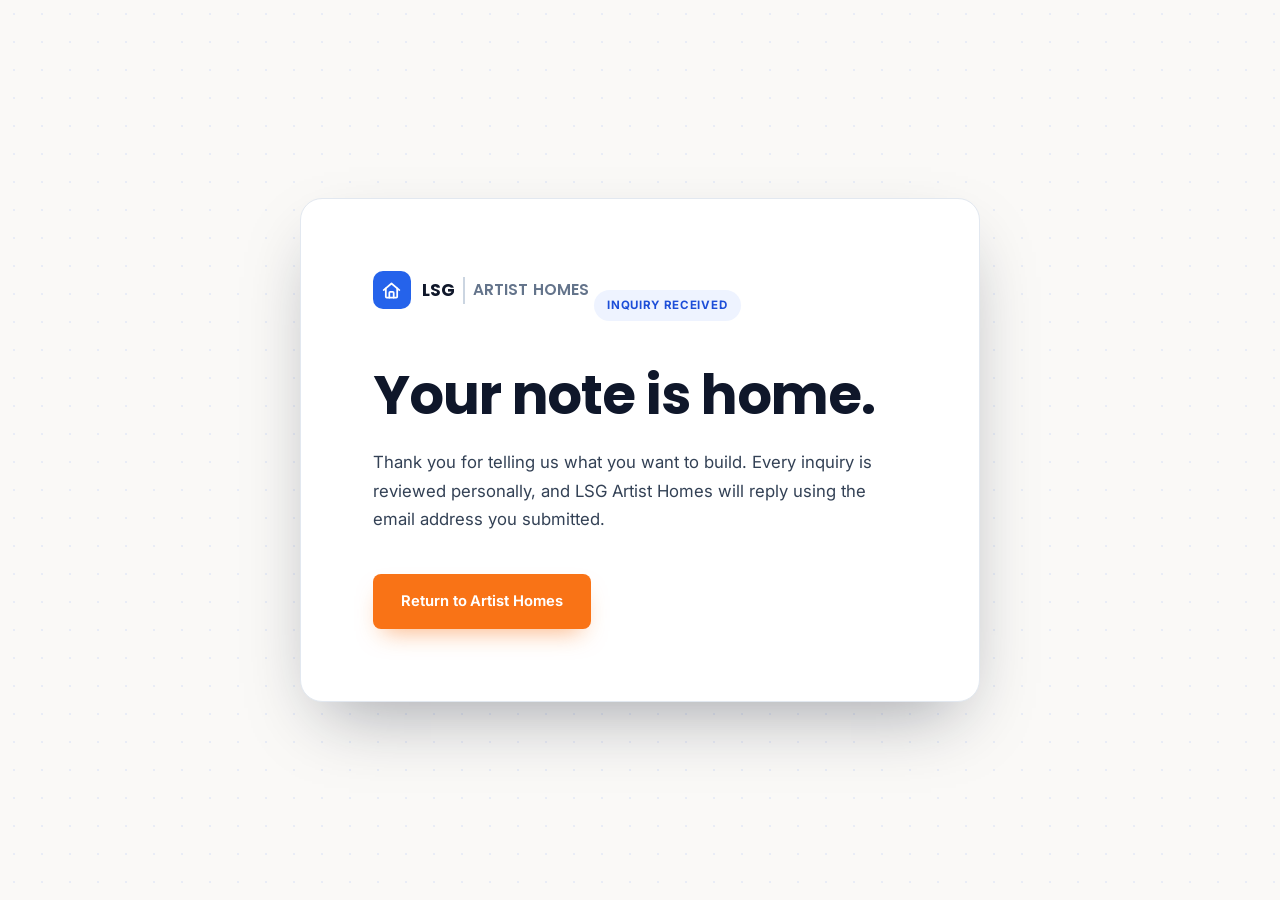
==== commit ac228680: "Redesign visual system for credibility and conversion Same copy and page structure throughout, all-n" ====
--- a/thank-you.html
+++ b/thank-you.html
@@ -4,8 +4,11 @@
   <meta charset="utf-8">
   <meta name="viewport" content="width=device-width, initial-scale=1">
   <meta name="robots" content="noindex">
-  <meta name="theme-color" content="#1746d1">
+  <meta name="theme-color" content="#0f172a">
   <title>Inquiry received | LSG Artist Homes</title>
+  <link rel="preconnect" href="https://fonts.googleapis.com">
+  <link rel="preconnect" href="https://fonts.gstatic.com" crossorigin>
+  <link href="https://fonts.googleapis.com/css2?family=Inter:wght@400;500;600;700&family=Poppins:wght@600;700&display=swap" rel="stylesheet">
   <link rel="stylesheet" href="styles.css">
 </head>
 <body>
--- a/styles.css
+++ b/styles.css
@@ -1,14 +1,29 @@
 :root {
-  --paper: #f3efe6;
-  --paper-deep: #e8e1d4;
-  --ink: #11100e;
-  --blue: #1746d1;
-  --blue-dark: #0b2f9f;
-  --gray: #6d6a63;
-  --line: #cfc8bc;
-  --white: #fffdfa;
-  --font-geist-sans: Arial, Helvetica, sans-serif;
-  --font-geist-mono: "Courier New", Courier, monospace;
+  --bg: #faf9f7;
+  --surface: #ffffff;
+  --surface-alt: #f1f5f9;
+  --ink: #0f172a;
+  --slate: #334155;
+  --muted: #64748b;
+  --line: #e2e8f0;
+  --line-strong: #cbd5e1;
+  --navy: #0f172a;
+  --navy-deep: #0a0f1d;
+  --navy-soft: #1e293b;
+  --blue: #2563eb;
+  --blue-dark: #1d4ed8;
+  --blue-soft: #eef3ff;
+  --amber: #f97316;
+  --amber-dark: #ea580c;
+  --white: #ffffff;
+  --radius-sm: 8px;
+  --radius-md: 14px;
+  --radius-lg: 22px;
+  --shadow-sm: 0 1px 2px rgba(15, 23, 42, 0.06);
+  --shadow-md: 0 12px 28px -12px rgba(15, 23, 42, 0.22);
+  --shadow-lg: 0 30px 70px -24px rgba(15, 23, 42, 0.4);
+  --font-heading: "Poppins", "Inter", Arial, Helvetica, sans-serif;
+  --font-body: "Inter", Arial, Helvetica, sans-serif;
 }
 
 * {
@@ -17,28 +32,22 @@
 
 html {
   scroll-behavior: smooth;
-  background: var(--paper);
+  background: var(--bg);
+}
+
+[id] {
+  scroll-margin-top: 104px;
 }
 
 body {
   margin: 0;
-  background:
-    radial-gradient(circle at 17% 8%, rgba(23, 70, 209, 0.055), transparent 20rem),
-    var(--paper);
+  background: var(--bg);
   color: var(--ink);
-  font-family: var(--font-geist-sans), Arial, Helvetica, sans-serif;
+  font-family: var(--font-body);
+  font-size: 16px;
+  line-height: 1.6;
   overflow-x: hidden;
-}
-
-body::before {
-  position: fixed;
-  inset: 0;
-  z-index: 100;
-  pointer-events: none;
-  content: "";
-  opacity: 0.18;
-  background-image: url("data:image/svg+xml,%3Csvg viewBox='0 0 160 160' xmlns='http://www.w3.org/2000/svg'%3E%3Cfilter id='n'%3E%3CfeTurbulence type='fractalNoise' baseFrequency='.9' numOctaves='3' stitchTiles='stitch'/%3E%3C/filter%3E%3Crect width='100%25' height='100%25' filter='url(%23n)' opacity='.12'/%3E%3C/svg%3E");
-  mix-blend-mode: multiply;
+  -webkit-font-smoothing: antialiased;
 }
 
 a {
@@ -50,11 +59,13 @@
 a,
 summary {
   -webkit-tap-highlight-color: transparent;
+  cursor: pointer;
 }
 
 :focus-visible {
   outline: 2px solid var(--blue);
-  outline-offset: 4px;
+  outline-offset: 3px;
+  border-radius: 3px;
 }
 
 .skip-link {
@@ -62,37 +73,68 @@
   top: 1rem;
   left: 1rem;
   z-index: 999;
-  padding: 0.75rem 1rem;
-  color: white;
-  background: var(--blue);
+  padding: 0.75rem 1.25rem;
+  border-radius: var(--radius-sm);
+  color: var(--white);
+  background: var(--ink);
+  font-weight: 600;
   transform: translateY(-200%);
+  transition: transform 180ms ease;
 }
 
 .skip-link:focus {
   transform: translateY(0);
 }
 
+/* Announcement bar */
+
 .announcement {
   display: grid;
   grid-template-columns: 1fr auto 1fr;
   align-items: center;
-  min-height: 36px;
-  padding: 0.45rem clamp(1rem, 4vw, 4rem);
-  color: var(--white);
-  background: var(--blue);
-  font-size: 0.7rem;
-  letter-spacing: 0.12em;
+  gap: 0.75rem;
+  min-height: 42px;
+  padding: 0.55rem clamp(1rem, 4vw, 4rem);
+  color: var(--white);
+  background: var(--navy);
+  font-family: var(--font-body);
+  font-size: 0.78rem;
+  font-weight: 500;
+}
+
+.announcement span:first-child {
+  color: #93a5c9;
   text-transform: uppercase;
+  letter-spacing: 0.08em;
+  font-size: 0.68rem;
 }
 
 .announcement strong {
-  font-size: 0.72rem;
+  justify-self: center;
+  font-weight: 700;
+  color: var(--white);
 }
 
 .announcement a {
   justify-self: end;
-  border-bottom: 1px solid rgba(255, 255, 255, 0.55);
-}
+  display: inline-flex;
+  align-items: center;
+  gap: 0.3rem;
+  padding: 0.3rem 0.75rem;
+  border-radius: 999px;
+  background: rgba(249, 115, 22, 0.16);
+  color: #ffc79a;
+  font-weight: 700;
+  font-size: 0.72rem;
+  transition: background 160ms ease, color 160ms ease;
+}
+
+.announcement a:hover {
+  background: var(--amber);
+  color: var(--white);
+}
+
+/* Header */
 
 .site-header {
   position: sticky;
@@ -101,86 +143,77 @@
   display: grid;
   grid-template-columns: 1fr auto 1fr;
   align-items: center;
-  min-height: 88px;
+  min-height: 84px;
   padding: 0 clamp(1rem, 4vw, 4rem);
-  border-bottom: 1px solid var(--ink);
-  background: rgba(243, 239, 230, 0.94);
+  border-bottom: 1px solid var(--line);
+  background: rgba(250, 249, 247, 0.9);
   backdrop-filter: blur(14px);
 }
 
 .brand {
   display: inline-flex;
   align-items: center;
-  gap: 0.85rem;
+  gap: 0.7rem;
   width: max-content;
-  font-family: Impact, Haettenschweiler, "Arial Narrow Bold", sans-serif;
+  font-family: var(--font-heading);
   font-size: 1.05rem;
-  letter-spacing: 0.055em;
+  font-weight: 700;
+  letter-spacing: -0.01em;
+  color: var(--ink);
 }
 
 .brand-name {
   display: inline-flex;
   align-items: center;
-  gap: 0.55rem;
+  gap: 0.5rem;
 }
 
 .brand-name b {
-  padding-right: 0.55rem;
-  border-right: 2px solid var(--blue);
-  color: var(--blue);
+  padding-right: 0.5rem;
+  border-right: 2px solid var(--line-strong);
   font: inherit;
 }
 
+.brand-name span {
+  color: var(--muted);
+  font-weight: 600;
+  font-size: 0.92em;
+  letter-spacing: 0.01em;
+}
+
 .roof-mark {
-  position: relative;
   display: block;
-  width: 46px;
-  height: 26px;
-}
-
-.roof-mark::before,
-.roof-mark::after {
-  position: absolute;
-  top: 10px;
-  width: 28px;
-  height: 3px;
-  content: "";
-  background: currentColor;
-}
-
-.roof-mark::before {
-  left: 0;
-  transform: rotate(-31deg);
-  transform-origin: right center;
-}
-
-.roof-mark::after {
-  right: 0;
-  transform: rotate(31deg);
-  transform-origin: left center;
+  width: 38px;
+  height: 38px;
+  border-radius: 10px;
+  background-color: var(--blue);
+  background-image: url("data:image/svg+xml,%3Csvg xmlns='http://www.w3.org/2000/svg' viewBox='0 0 24 24' fill='none' stroke='white' stroke-width='2' stroke-linecap='round' stroke-linejoin='round'%3E%3Cpath d='M3 11.5 12 4l9 7.5'/%3E%3Cpath d='M5.5 9.5V19a1 1 0 0 0 1 1h11a1 1 0 0 0 1-1V9.5'/%3E%3Cpath d='M9.5 20v-5.5a1 1 0 0 1 1-1h3a1 1 0 0 1 1 1V20'/%3E%3C/svg%3E");
+  background-repeat: no-repeat;
+  background-position: center;
+  background-size: 56%;
 }
 
 .roof-mark i {
-  position: absolute;
-  top: 1px;
-  right: 7px;
-  width: 7px;
-  height: 13px;
-  border: 2px solid currentColor;
-  border-bottom: 0;
+  display: none;
+}
+
+footer .roof-mark {
+  background: var(--blue);
 }
 
 .desktop-nav {
   display: flex;
   align-items: center;
-  gap: clamp(1.2rem, 2.7vw, 2.8rem);
-  font-size: 0.8rem;
-  font-weight: 650;
+  gap: clamp(1.5rem, 2.7vw, 2.6rem);
+  font-size: 0.9rem;
+  font-weight: 550;
 }
 
 .desktop-nav a {
   position: relative;
   padding: 0.75rem 0;
+  color: var(--slate);
+  transition: color 160ms ease;
 }
 
 .desktop-nav a::after {
@@ -190,44 +223,54 @@
   left: 0;
   height: 2px;
   content: "";
-  background: var(--blue);
+  border-radius: 2px;
+  background: var(--amber);
   transform: scaleX(0);
   transform-origin: left;
   transition: transform 180ms ease;
 }
 
+.desktop-nav a:hover {
+  color: var(--ink);
+}
+
 .desktop-nav a:hover::after {
   transform: scaleX(1);
 }
 
 .header-cta {
   justify-self: end;
-  padding: 0.9rem 1.35rem;
-  border: 1px solid var(--blue);
-  color: var(--blue);
-  font-size: 0.76rem;
-  font-weight: 750;
-  letter-spacing: 0.04em;
-  text-transform: uppercase;
-  transition: color 160ms ease, background 160ms ease;
+  display: inline-flex;
+  align-items: center;
+  min-height: 44px;
+  padding: 0 1.3rem;
+  border-radius: var(--radius-sm);
+  color: var(--white);
+  background: var(--ink);
+  font-size: 0.85rem;
+  font-weight: 650;
+  letter-spacing: 0.01em;
+  transition: background 160ms ease, transform 160ms ease;
 }
 
 .header-cta:hover {
-  color: white;
   background: var(--blue);
+  transform: translateY(-1px);
 }
 
 .mobile-menu {
   display: none;
 }
 
+/* Hero */
+
 .hero {
   position: relative;
   display: grid;
   grid-template-columns: minmax(0, 1.08fr) minmax(400px, 0.92fr);
-  gap: clamp(3rem, 6vw, 7rem);
-  min-height: calc(100vh - 124px);
-  padding: clamp(4rem, 8vh, 7rem) clamp(1.25rem, 6vw, 6rem) 5rem;
+  gap: clamp(3rem, 6vw, 6rem);
+  min-height: calc(100vh - 126px);
+  padding: clamp(3.5rem, 7vh, 6rem) clamp(1.25rem, 6vw, 6rem) 5rem;
   overflow: hidden;
 }
 
@@ -235,33 +278,36 @@
   position: absolute;
   inset: 0;
   pointer-events: none;
-  background-image:
-    linear-gradient(to right, transparent calc(100% - 1px), rgba(17, 16, 14, 0.08) 1px),
-    linear-gradient(to bottom, transparent calc(100% - 1px), rgba(17, 16, 14, 0.05) 1px);
-  background-size: calc(100% / 12) 100%, 100% 9rem;
-  mask-image: linear-gradient(to bottom, black, transparent 92%);
+  background-image: radial-gradient(circle at 14% 12%, rgba(37, 99, 235, 0.07), transparent 26rem);
 }
 
 .hero-copy {
   position: relative;
   z-index: 2;
   align-self: center;
-  max-width: 780px;
+  max-width: 720px;
 }
 
 .eyebrow {
-  margin: 0 0 1.3rem;
-  color: var(--blue);
-  font-family: var(--font-geist-mono), monospace;
+  display: inline-flex;
+  align-items: center;
+  gap: 0.5rem;
+  margin: 0 0 1.4rem;
+  padding: 0.4rem 0.85rem;
+  border-radius: 999px;
+  color: var(--blue-dark);
+  background: var(--blue-soft);
+  font-family: var(--font-body);
   font-size: 0.72rem;
-  font-weight: 750;
-  letter-spacing: 0.22em;
+  font-weight: 700;
+  letter-spacing: 0.06em;
   text-transform: uppercase;
 }
 
 .eyebrow.light,
 .section-number.light {
-  color: #a9c0ff;
+  color: #bcd0ff;
+  background: rgba(255, 255, 255, 0.1);
 }
 
 .hero h1,
@@ -274,17 +320,16 @@
 .founder-section h2,
 .start-section h2 {
   margin: 0;
+  font-family: var(--font-heading);
+  font-weight: 700;
+  letter-spacing: -0.02em;
   text-wrap: balance;
 }
 
 .hero h1 {
-  max-width: 760px;
-  font-family: Impact, Haettenschweiler, "Arial Narrow Bold", sans-serif;
-  font-size: clamp(4.5rem, 8.4vw, 9.3rem);
-  font-weight: 900;
-  letter-spacing: -0.035em;
-  line-height: 0.79;
-  text-transform: uppercase;
+  max-width: 700px;
+  font-size: clamp(2.7rem, 5vw, 4.4rem);
+  line-height: 1.08;
 }
 
 .hero h1 span {
@@ -293,16 +338,18 @@
 }
 
 .hero-lede {
-  max-width: 650px;
-  margin: 2rem 0 0;
-  font-size: clamp(1.05rem, 1.45vw, 1.3rem);
-  line-height: 1.55;
+  max-width: 620px;
+  margin: 1.6rem 0 0;
+  color: var(--slate);
+  font-size: clamp(1.05rem, 1.3vw, 1.2rem);
+  line-height: 1.6;
 }
 
 .hero-actions {
   display: flex;
+  flex-wrap: wrap;
   align-items: center;
-  gap: 2rem;
+  gap: 1.5rem;
   margin-top: 2.2rem;
 }
 
@@ -310,14 +357,16 @@
   display: inline-flex;
   align-items: center;
   justify-content: center;
+  gap: 0.5rem;
   min-height: 54px;
-  padding: 0.9rem 1.5rem;
+  padding: 0.9rem 1.7rem;
   border: 1px solid transparent;
-  font-size: 0.78rem;
-  font-weight: 800;
-  letter-spacing: 0.055em;
-  text-transform: uppercase;
-  transition: transform 160ms ease, color 160ms ease, background 160ms ease, border-color 160ms ease;
+  border-radius: var(--radius-sm);
+  font-family: var(--font-body);
+  font-size: 0.92rem;
+  font-weight: 650;
+  letter-spacing: -0.005em;
+  transition: transform 160ms ease, color 160ms ease, background 160ms ease, border-color 160ms ease, box-shadow 160ms ease;
 }
 
 .button:hover {
@@ -325,12 +374,14 @@
 }
 
 .button-primary {
-  color: white;
-  background: var(--blue);
+  color: var(--white);
+  background: var(--amber);
+  box-shadow: 0 12px 24px -10px rgba(249, 115, 22, 0.55);
 }
 
 .button-primary:hover {
-  background: var(--ink);
+  background: var(--amber-dark);
+  box-shadow: 0 16px 30px -10px rgba(249, 115, 22, 0.6);
 }
 
 .button-light {
@@ -339,156 +390,162 @@
 }
 
 .button-light:hover {
-  color: white;
-  background: var(--blue);
+  color: var(--white);
+  background: var(--amber);
 }
 
 .button-outline {
+  border-color: var(--line-strong);
+  color: var(--ink);
+}
+
+.button-outline:hover {
   border-color: var(--ink);
-}
-
-.button-outline:hover {
-  color: white;
   background: var(--ink);
+  color: var(--white);
 }
 
 .text-link {
   padding: 0.5rem 0;
-  border-bottom: 1px solid var(--blue);
-  font-size: 0.82rem;
-  font-weight: 750;
+  border-bottom: 1px solid var(--line-strong);
+  color: var(--slate);
+  font-size: 0.9rem;
+  font-weight: 600;
+  transition: border-color 160ms ease, color 160ms ease;
+}
+
+.text-link:hover {
+  border-color: var(--blue);
+  color: var(--blue);
 }
 
 .text-link span {
   display: inline-block;
-  margin-left: 0.35rem;
-  color: var(--blue);
+  margin-left: 0.3rem;
   transition: transform 160ms ease;
 }
 
 .text-link:hover span {
-  transform: translateX(5px);
+  transform: translateX(4px);
 }
 
 .capacity {
   display: flex;
   align-items: center;
-  gap: 0.65rem;
-  margin-top: 1.15rem;
-  color: var(--gray);
-  font-family: var(--font-geist-mono), monospace;
-  font-size: 0.68rem;
+  gap: 0.6rem;
+  margin-top: 1.5rem;
+  color: var(--muted);
+  font-size: 0.82rem;
 }
 
 .capacity span {
   width: 8px;
   height: 8px;
   border-radius: 50%;
-  background: var(--blue);
-  box-shadow: 0 0 0 5px rgba(23, 70, 209, 0.12);
-}
+  background: #22c55e;
+  box-shadow: 0 0 0 4px rgba(34, 197, 94, 0.16);
+}
+
+/* Home plan diagram */
 
 .home-plan {
   position: relative;
   align-self: center;
-  min-height: 600px;
-  border: 1px solid rgba(23, 70, 209, 0.28);
+  min-height: 560px;
+  border-radius: var(--radius-lg);
   background:
-    linear-gradient(rgba(23, 70, 209, 0.08) 1px, transparent 1px),
-    linear-gradient(90deg, rgba(23, 70, 209, 0.08) 1px, transparent 1px),
-    rgba(255, 253, 250, 0.4);
-  background-size: 32px 32px;
-  box-shadow: 22px 22px 0 rgba(23, 70, 209, 0.08);
+    radial-gradient(circle, rgba(37, 99, 235, 0.1) 1px, transparent 1px) 0 0 / 26px 26px,
+    var(--surface);
+  border: 1px solid var(--line);
+  box-shadow: var(--shadow-lg);
 }
 
 .home-plan::before,
 .home-plan::after {
   position: absolute;
   content: "";
-  border-color: var(--blue);
-  opacity: 0.9;
 }
 
 .home-plan::before {
-  inset: 20px;
-  border: 1px dashed rgba(23, 70, 209, 0.45);
+  inset: 22px;
+  border: 1px dashed rgba(37, 99, 235, 0.3);
+  border-radius: 16px;
 }
 
 .home-plan::after {
-  right: -10px;
-  bottom: -10px;
-  width: 19px;
-  height: 19px;
-  border-right: 2px solid;
-  border-bottom: 2px solid;
+  display: none;
 }
 
 .plan-kicker {
   position: absolute;
   top: 1.6rem;
   left: 2rem;
-  color: var(--blue);
-  font-family: var(--font-geist-mono), monospace;
-  font-size: 0.62rem;
-  letter-spacing: 0.14em;
+  color: var(--muted);
+  font-size: 0.68rem;
+  font-weight: 700;
+  letter-spacing: 0.1em;
   text-transform: uppercase;
 }
 
 .plan-roof {
   position: absolute;
-  top: 115px;
+  top: 108px;
   left: 50%;
-  width: 260px;
-  height: 160px;
+  width: 220px;
+  height: 130px;
   border-top: 3px solid var(--blue);
   border-left: 3px solid var(--blue);
+  border-radius: 6px 0 0 0;
   transform: translateX(-50%) rotate(45deg) skew(-8deg, -8deg);
-  opacity: 0.8;
+  opacity: 0.55;
 }
 
 .plan-home {
   position: absolute;
-  top: 200px;
+  top: 190px;
   left: 50%;
   z-index: 2;
   display: flex;
   flex-direction: column;
   justify-content: center;
-  width: 250px;
-  height: 220px;
+  width: 236px;
+  height: 210px;
   padding: 2rem;
-  border: 2px solid var(--ink);
-  background: var(--paper);
+  border-radius: var(--radius-md);
+  border: 1px solid var(--line);
+  background: var(--surface);
+  box-shadow: var(--shadow-md);
   transform: translateX(-50%);
 }
 
 .plan-home::before {
   position: absolute;
-  top: -7px;
-  left: -7px;
-  width: 12px;
-  height: 12px;
-  border: 2px solid var(--blue);
+  top: -8px;
+  left: -8px;
+  width: 14px;
+  height: 14px;
+  border: 3px solid var(--amber);
   border-radius: 50%;
   content: "";
-  background: var(--paper);
+  background: var(--surface);
 }
 
 .plan-label,
 .plan-home small {
   color: var(--blue);
-  font-family: var(--font-geist-mono), monospace;
-  font-size: 0.62rem;
-  letter-spacing: 0.12em;
+  font-size: 0.66rem;
+  font-weight: 700;
+  letter-spacing: 0.1em;
   text-transform: uppercase;
 }
 
 .plan-home strong {
-  margin: 0.6rem 0 1rem;
-  font-family: Impact, Haettenschweiler, "Arial Narrow Bold", sans-serif;
-  font-size: 3.3rem;
-  line-height: 0.85;
-  text-transform: uppercase;
+  margin: 0.6rem 0 0.9rem;
+  font-family: var(--font-heading);
+  font-size: 2.1rem;
+  font-weight: 700;
+  line-height: 1.05;
+  letter-spacing: -0.01em;
 }
 
 .plan-node {
@@ -496,16 +553,16 @@
   z-index: 3;
   display: flex;
   align-items: center;
-  gap: 0.6rem;
-  min-width: 104px;
-  padding: 0.6rem 0.75rem;
-  border: 1px solid var(--blue);
-  color: var(--blue-dark);
-  background: var(--paper);
-  font-family: var(--font-geist-mono), monospace;
-  font-size: 0.68rem;
-  font-weight: 750;
-  text-transform: uppercase;
+  gap: 0.55rem;
+  min-width: 108px;
+  padding: 0.6rem 0.85rem;
+  border-radius: 999px;
+  border: 1px solid var(--line);
+  color: var(--ink);
+  background: var(--surface);
+  box-shadow: var(--shadow-sm);
+  font-size: 0.76rem;
+  font-weight: 650;
 }
 
 .plan-node::before {
@@ -513,67 +570,75 @@
   z-index: -1;
   height: 1px;
   content: "";
+  background: repeating-linear-gradient(90deg, rgba(37, 99, 235, 0.45) 0 4px, transparent 4px 8px);
+}
+
+.plan-node span {
+  display: grid;
+  place-items: center;
+  width: 20px;
+  height: 20px;
+  border-radius: 50%;
+  color: var(--white);
   background: var(--blue);
-  opacity: 0.65;
-}
-
-.plan-node span {
-  color: var(--gray);
-  font-size: 0.55rem;
-}
-
-.node-music { top: 120px; left: 26px; }
+  font-size: 0.6rem;
+  font-weight: 700;
+}
+
+.node-music { top: 108px; left: 18px; }
 .node-music::before { top: 60px; left: 90px; width: 95px; transform: rotate(31deg); }
-.node-social { top: 134px; right: 24px; }
+.node-social { top: 122px; right: 16px; }
 .node-social::before { top: 55px; right: 90px; width: 78px; transform: rotate(-37deg); }
-.node-merch { bottom: 92px; left: 30px; }
+.node-merch { bottom: 82px; left: 20px; }
 .node-merch::before { bottom: 65px; left: 94px; width: 90px; transform: rotate(-34deg); }
-.node-search { right: 25px; bottom: 108px; }
+.node-search { right: 17px; bottom: 98px; }
 .node-search::before { right: 98px; bottom: 60px; width: 77px; transform: rotate(36deg); }
 
 .plan-note {
   position: absolute;
-  bottom: 1.35rem;
+  bottom: 1.5rem;
   left: 50%;
-  color: var(--gray);
-  font-family: var(--font-geist-mono), monospace;
-  font-size: 0.58rem;
-  letter-spacing: 0.1em;
+  color: var(--muted);
+  font-size: 0.7rem;
   line-height: 1.5;
   text-align: center;
-  text-transform: uppercase;
   transform: translateX(-50%);
 }
+
+/* Marquee */
 
 .marquee {
   overflow: hidden;
-  border-top: 1px solid var(--ink);
-  border-bottom: 1px solid var(--ink);
-  color: var(--paper);
-  background: var(--ink);
+  background: var(--navy);
+  color: rgba(255, 255, 255, 0.85);
 }
 
 .marquee div {
   display: flex;
-  gap: 1.7rem;
+  gap: 2rem;
   align-items: center;
   width: max-content;
-  padding: 1rem 0;
-  font-family: Impact, Haettenschweiler, "Arial Narrow Bold", sans-serif;
-  font-size: clamp(1.3rem, 2.5vw, 2.4rem);
-  letter-spacing: 0.02em;
+  padding: 0.95rem 0;
+  font-family: var(--font-heading);
+  font-size: clamp(0.85rem, 1.3vw, 1rem);
+  font-weight: 600;
+  letter-spacing: 0.04em;
+  text-transform: uppercase;
   white-space: nowrap;
-  animation: drift 28s linear infinite alternate;
+  animation: drift 32s linear infinite alternate;
 }
 
 .marquee b {
-  color: #4c75ed;
+  color: var(--amber);
+  font-size: 0.5rem;
 }
 
 @keyframes drift {
-  from { transform: translateX(3vw); }
-  to { transform: translateX(-18vw); }
-}
+  from { transform: translateX(2vw); }
+  to { transform: translateX(-20vw); }
+}
+
+/* Section grid base */
 
 .section,
 .additions-section,
@@ -581,17 +646,16 @@
   display: grid;
   grid-template-columns: 150px minmax(0, 1fr) minmax(300px, 0.72fr);
   gap: clamp(2rem, 5vw, 5rem);
-  padding: clamp(5rem, 9vw, 9rem) clamp(1.25rem, 6vw, 6rem);
+  padding: clamp(4.5rem, 8vw, 7.5rem) clamp(1.25rem, 6vw, 6rem);
   border-bottom: 1px solid var(--line);
 }
 
 .section-number {
-  padding-top: 0.45rem;
-  color: var(--blue);
-  font-family: var(--font-geist-mono), monospace;
-  font-size: 0.65rem;
-  font-weight: 700;
-  letter-spacing: 0.14em;
+  padding-top: 0.35rem;
+  color: var(--muted);
+  font-size: 0.72rem;
+  font-weight: 700;
+  letter-spacing: 0.1em;
 }
 
 .section-heading h2,
@@ -599,107 +663,117 @@
 .additions-section h2,
 .ownership-heading h2,
 .founder-section h2 {
-  font-family: Impact, Haettenschweiler, "Arial Narrow Bold", sans-serif;
-  font-size: clamp(3.2rem, 6vw, 6.8rem);
-  letter-spacing: -0.025em;
-  line-height: 0.86;
-  text-transform: uppercase;
+  font-size: clamp(2.1rem, 3.6vw, 3.1rem);
+  line-height: 1.14;
 }
 
 .section-heading.compact {
   grid-column: 2 / 4;
-  max-width: 1050px;
+  max-width: 900px;
 }
 
 .why-copy,
 .ownership-copy {
+  color: var(--slate);
   line-height: 1.75;
 }
 
 .large-copy {
   margin-top: 0;
-  font-size: clamp(1.18rem, 1.7vw, 1.55rem);
-  font-weight: 540;
-  line-height: 1.55;
+  color: var(--ink);
+  font-size: clamp(1.1rem, 1.5vw, 1.3rem);
+  font-weight: 550;
+  line-height: 1.6;
 }
 
 .source-links {
   display: flex;
   flex-wrap: wrap;
-  gap: 1rem;
-  margin-top: 2rem;
+  gap: 0.75rem;
+  margin-top: 1.75rem;
 }
 
 .source-links a {
-  padding-bottom: 0.25rem;
-  border-bottom: 1px solid var(--blue);
+  padding: 0.4rem 0.85rem;
+  border-radius: 999px;
+  border: 1px solid var(--line);
   color: var(--blue-dark);
-  font-size: 0.72rem;
-  font-weight: 750;
+  font-size: 0.76rem;
+  font-weight: 650;
+  transition: border-color 160ms ease, background 160ms ease;
+}
+
+.source-links a:hover {
+  border-color: var(--blue);
+  background: var(--blue-soft);
 }
 
 .reality-card {
   grid-column: 3;
+  align-self: start;
   padding: 2rem;
-  border: 1px solid var(--blue);
-  box-shadow: 12px 12px 0 rgba(23, 70, 209, 0.12);
+  border-radius: var(--radius-md);
+  border: 1px solid var(--line);
+  background: var(--surface);
+  box-shadow: var(--shadow-md);
 }
 
 .reality-card span,
 .list-title,
 .custom-cards article > span,
 .start-card > span {
-  color: var(--blue);
-  font-family: var(--font-geist-mono), monospace;
-  font-size: 0.64rem;
-  font-weight: 750;
-  letter-spacing: 0.13em;
+  color: var(--blue-dark);
+  font-size: 0.7rem;
+  font-weight: 700;
+  letter-spacing: 0.1em;
   text-transform: uppercase;
 }
 
 .reality-card h3 {
   margin: 1rem 0;
-  font-size: 1.5rem;
-  line-height: 1.15;
+  font-family: var(--font-heading);
+  font-size: 1.4rem;
+  font-weight: 650;
+  line-height: 1.25;
 }
 
 .reality-card p {
   margin-bottom: 0;
-  color: #4f4c46;
-  font-size: 0.88rem;
+  color: var(--slate);
+  font-size: 0.92rem;
   line-height: 1.7;
 }
 
+/* Package / pricing */
+
 .package-section {
   display: grid;
   grid-template-columns: minmax(0, 0.88fr) minmax(0, 1.12fr);
-  color: var(--paper);
-  background: var(--ink);
+  color: #e2e8f0;
+  background: var(--navy);
 }
 
 .package-intro,
 .package-list {
-  padding: clamp(5rem, 8vw, 8rem) clamp(1.25rem, 6vw, 6rem);
+  padding: clamp(4.5rem, 8vw, 7rem) clamp(1.25rem, 6vw, 6rem);
 }
 
 .package-intro {
-  border-right: 1px solid rgba(255, 255, 255, 0.18);
+  border-right: 1px solid rgba(255, 255, 255, 0.1);
 }
 
 .package-intro h2,
 .custom-lede h2,
 .start-copy h2 {
-  font-family: Impact, Haettenschweiler, "Arial Narrow Bold", sans-serif;
-  font-size: clamp(4.2rem, 7.4vw, 8.6rem);
-  letter-spacing: -0.03em;
-  line-height: 0.8;
-  text-transform: uppercase;
+  color: var(--white);
+  font-size: clamp(2.4rem, 4.4vw, 3.6rem);
+  line-height: 1.1;
 }
 
 .package-intro > p:not(.eyebrow) {
-  max-width: 650px;
-  margin: 2rem 0 0;
-  color: #c9c3b8;
+  max-width: 620px;
+  margin: 1.6rem 0 0;
+  color: #aab6cc;
   font-size: 1.05rem;
   line-height: 1.75;
 }
@@ -708,34 +782,36 @@
   display: flex;
   flex-direction: column;
   align-items: flex-start;
-  margin: 3rem 0 2rem;
-  padding: 1.5rem 0;
-  border-top: 1px solid rgba(255, 255, 255, 0.24);
-  border-bottom: 1px solid rgba(255, 255, 255, 0.24);
+  gap: 0.35rem;
+  margin: 2.5rem 0 2rem;
+  padding: 1.75rem;
+  border-radius: var(--radius-md);
+  background: rgba(255, 255, 255, 0.05);
+  border: 1px solid rgba(255, 255, 255, 0.1);
 }
 
 .price-lockup > span,
 .price-lockup small {
-  color: #a9c0ff;
-  font-family: var(--font-geist-mono), monospace;
-  font-size: 0.65rem;
-  letter-spacing: 0.12em;
+  color: #93a5c9;
+  font-size: 0.7rem;
+  font-weight: 700;
+  letter-spacing: 0.08em;
   text-transform: uppercase;
 }
 
 .price-lockup strong {
-  color: white;
-  font-family: Impact, Haettenschweiler, "Arial Narrow Bold", sans-serif;
-  font-size: clamp(6rem, 10vw, 10rem);
-  line-height: 0.9;
+  color: var(--amber);
+  font-family: var(--font-heading);
+  font-size: clamp(3.6rem, 6vw, 5rem);
+  font-weight: 700;
+  line-height: 1;
 }
 
 .price-lockup sup {
   position: relative;
-  top: -2.4rem;
-  margin-right: 0.25rem;
-  color: #7fa0ff;
-  font-size: 2rem;
+  top: -1.6rem;
+  margin-right: 0.15rem;
+  font-size: 1.5rem;
 }
 
 .package-list {
@@ -750,107 +826,108 @@
 
 .package-list li {
   display: grid;
-  grid-template-columns: 54px 1fr;
+  grid-template-columns: 28px 1fr;
   gap: 1rem;
   align-items: center;
-  min-height: 68px;
-  border-bottom: 1px solid rgba(255, 255, 255, 0.16);
+  min-height: 60px;
+  border-bottom: 1px solid rgba(255, 255, 255, 0.1);
 }
 
 .package-list li span {
-  color: #6f91f5;
-  font-family: var(--font-geist-mono), monospace;
-  font-size: 0.65rem;
+  display: grid;
+  place-items: center;
+  width: 24px;
+  height: 24px;
+  border-radius: 50%;
+  background: rgba(249, 115, 22, 0.18);
+  background-image: url("data:image/svg+xml,%3Csvg xmlns='http://www.w3.org/2000/svg' viewBox='0 0 24 24' fill='none' stroke='%23f97316' stroke-width='3' stroke-linecap='round' stroke-linejoin='round'%3E%3Cpolyline points='5 13 10 18 19 7'/%3E%3C/svg%3E");
+  background-repeat: no-repeat;
+  background-position: center;
+  background-size: 13px;
+  font-size: 0;
 }
 
 .package-list li p {
   margin: 0;
-  font-size: clamp(0.95rem, 1.2vw, 1.12rem);
+  color: #dbe2f0;
+  font-size: clamp(0.92rem, 1.15vw, 1.02rem);
 }
 
 .terms-note {
   margin-top: 2rem;
-  color: #b9b4aa;
-  font-size: 0.75rem;
+  color: #93a5c9;
+  font-size: 0.8rem;
   line-height: 1.65;
 }
 
 .terms-note summary {
   width: max-content;
-  cursor: pointer;
-  color: white;
-  font-weight: 700;
+  color: var(--white);
+  font-weight: 650;
 }
 
 .terms-note p {
-  max-width: 650px;
-}
+  max-width: 620px;
+  margin-top: 0.75rem;
+}
+
+/* Ryder proof */
 
 .ryder-proof {
   grid-template-columns: 150px minmax(0, 0.82fr) minmax(380px, 1.18fr);
 }
 
 .ryder-copy p:not(.eyebrow) {
+  color: var(--slate);
   line-height: 1.7;
 }
 
 .ryder-copy .button {
-  margin-top: 1.2rem;
+  margin-top: 1.4rem;
 }
 
 .ryder-visual {
   position: relative;
   display: block;
-  min-height: 620px;
+  min-height: 580px;
   overflow: hidden;
-  color: white;
-  background:
-    radial-gradient(circle at 72% 36%, rgba(23, 70, 209, 0.46), transparent 18rem),
-    #0d0e12;
-  box-shadow: 20px 20px 0 var(--blue);
-}
-
-.ryder-visual::before {
-  position: absolute;
-  inset: 0;
-  content: "";
-  background-image:
-    linear-gradient(rgba(255, 255, 255, 0.055) 1px, transparent 1px),
-    linear-gradient(90deg, rgba(255, 255, 255, 0.055) 1px, transparent 1px);
-  background-size: 42px 42px;
+  border-radius: var(--radius-lg);
+  color: var(--white);
+  background: radial-gradient(circle at 72% 30%, rgba(37, 99, 235, 0.5), transparent 22rem), var(--navy-deep);
+  box-shadow: var(--shadow-lg);
+  transition: transform 300ms ease, box-shadow 300ms ease;
+}
+
+.ryder-visual:hover {
+  transform: translateY(-4px);
+  box-shadow: 0 40px 80px -20px rgba(15, 23, 42, 0.5);
 }
 
 .ryder-visual::after {
   position: absolute;
   inset: 0;
   content: "";
-  background: linear-gradient(165deg, transparent 22%, rgba(0, 0, 0, 0.12) 52%, rgba(0, 0, 0, 0.88) 100%);
+  background: linear-gradient(165deg, transparent 30%, rgba(0, 0, 0, 0.18) 58%, rgba(0, 0, 0, 0.82) 100%);
 }
 
 .ryder-catalog {
   position: absolute;
-  inset: 3.25rem 2.4rem 7.25rem 11rem;
+  inset: 3.25rem 2.25rem 6.75rem 10.5rem;
   z-index: 1;
   display: grid;
   grid-template-columns: repeat(2, minmax(0, 1fr));
   grid-template-rows: auto repeat(2, minmax(0, 1fr));
-  gap: 0.75rem;
-  transform: rotate(-2deg);
-  transition: transform 500ms cubic-bezier(.22, 1, .36, 1);
-}
-
-.ryder-visual:hover .ryder-catalog {
-  transform: rotate(0deg) translateY(-4px);
+  gap: 0.85rem;
 }
 
 .catalog-label {
   grid-column: 1 / -1;
   align-self: end;
-  padding-bottom: 0.15rem;
-  color: #9bb3ff;
-  font-family: var(--font-geist-mono), monospace;
-  font-size: 0.58rem;
-  letter-spacing: 0.12em;
+  padding-bottom: 0.25rem;
+  color: #9fb4e8;
+  font-size: 0.66rem;
+  font-weight: 700;
+  letter-spacing: 0.08em;
   text-transform: uppercase;
 }
 
@@ -859,21 +936,27 @@
   display: flex;
   flex-direction: column;
   justify-content: space-between;
-  min-height: 145px;
-  padding: 1.1rem;
+  min-height: 140px;
+  padding: 1.15rem;
   overflow: hidden;
-  border: 1px solid rgba(255, 255, 255, 0.52);
+  border-radius: var(--radius-md);
   color: var(--ink);
-  background: var(--paper);
+  background: var(--surface);
+  box-shadow: var(--shadow-md);
+  transition: transform 260ms ease;
+}
+
+.ryder-visual:hover .record-card {
+  transform: translateY(-2px);
 }
 
 .record-card::after {
   position: absolute;
-  right: -2.5rem;
-  bottom: -2.5rem;
-  width: 7rem;
-  height: 7rem;
-  border: 1.3rem solid rgba(23, 70, 209, 0.18);
+  right: -2rem;
+  bottom: -2rem;
+  width: 6rem;
+  height: 6rem;
+  border: 1.1rem solid rgba(37, 99, 235, 0.14);
   border-radius: 50%;
   content: "";
 }
@@ -882,66 +965,69 @@
   position: relative;
   z-index: 1;
   color: var(--blue);
-  font-family: var(--font-geist-mono), monospace;
-  font-size: 0.52rem;
-  letter-spacing: 0.1em;
+  font-size: 0.6rem;
+  font-weight: 700;
+  letter-spacing: 0.08em;
   text-transform: uppercase;
 }
 
 .record-card strong {
   position: relative;
   z-index: 1;
-  font-family: Impact, Haettenschweiler, "Arial Narrow Bold", sans-serif;
-  font-size: clamp(2rem, 3vw, 3.45rem);
-  letter-spacing: -0.015em;
-  line-height: 0.82;
-  text-transform: uppercase;
+  font-family: var(--font-heading);
+  font-size: clamp(1.35rem, 2vw, 1.9rem);
+  font-weight: 700;
+  line-height: 1.1;
 }
 
 .record-two {
-  color: white;
+  color: var(--white);
   background: var(--blue);
 }
 
 .record-two small {
-  color: #c8d5ff;
+  color: #cddaff;
 }
 
 .record-three {
-  background: #cbc5b9;
+  background: #eef1f6;
 }
 
 .record-four {
-  color: white;
-  background: #20211f;
+  color: var(--white);
+  background: var(--navy-soft);
 }
 
 .ryder-stamp {
   position: absolute;
-  top: 2rem;
-  left: 2rem;
+  top: 1.75rem;
+  left: 1.75rem;
   z-index: 2;
   display: flex;
   flex-direction: column;
-  padding: 1rem 1.15rem;
-  border: 1px solid rgba(255, 255, 255, 0.7);
-  background: rgba(0, 0, 0, 0.45);
+  padding: 0.95rem 1.15rem;
+  border-radius: var(--radius-sm);
+  background: rgba(255, 255, 255, 0.08);
+  border: 1px solid rgba(255, 255, 255, 0.16);
   backdrop-filter: blur(8px);
 }
 
 .ryder-stamp span,
 .ryder-stamp small {
-  font-family: var(--font-geist-mono), monospace;
-  font-size: 0.56rem;
-  letter-spacing: 0.12em;
+  font-size: 0.6rem;
+  font-weight: 700;
+  letter-spacing: 0.08em;
   text-transform: uppercase;
+  color: #9fb4e8;
 }
 
 .ryder-stamp strong {
-  margin: 0.4rem 0;
-  font-family: Impact, Haettenschweiler, "Arial Narrow Bold", sans-serif;
-  font-size: 3rem;
-  line-height: 0.82;
+  margin: 0.35rem 0;
+  font-family: var(--font-heading);
+  font-size: 1.7rem;
+  font-weight: 700;
+  line-height: 1.05;
+  color: var(--white);
 }
 
 .ryder-stats {
@@ -952,28 +1038,31 @@
   z-index: 2;
   display: grid;
   grid-template-columns: repeat(3, 1fr);
-  border-top: 1px solid rgba(255, 255, 255, 0.4);
-  background: rgba(0, 0, 0, 0.68);
+  background: rgba(10, 15, 29, 0.72);
   backdrop-filter: blur(10px);
 }
 
 .ryder-stats span {
   display: flex;
   flex-direction: column;
-  padding: 1.2rem;
-  border-right: 1px solid rgba(255, 255, 255, 0.22);
-  font-family: var(--font-geist-mono), monospace;
-  font-size: 0.58rem;
-  letter-spacing: 0.1em;
+  padding: 1.15rem;
+  border-right: 1px solid rgba(255, 255, 255, 0.12);
+  color: #cdd7ef;
+  font-size: 0.65rem;
+  font-weight: 600;
+  letter-spacing: 0.06em;
   text-transform: uppercase;
 }
 
 .ryder-stats b {
-  margin-bottom: 0.35rem;
-  color: #7fa0ff;
-  font-family: Impact, sans-serif;
-  font-size: 2rem;
-}
+  margin-bottom: 0.3rem;
+  color: var(--amber);
+  font-family: var(--font-heading);
+  font-size: 1.6rem;
+  font-weight: 700;
+}
+
+/* Additions */
 
 .additions-section {
   grid-template-rows: auto auto auto;
@@ -983,33 +1072,48 @@
   grid-column: 2 / 4;
   display: grid;
   grid-template-columns: repeat(2, 1fr);
-  border-top: 1px solid var(--ink);
-  border-left: 1px solid var(--ink);
+  gap: 1.25rem;
 }
 
 .add-on-grid article {
-  min-height: 240px;
-  padding: 2rem;
-  border-right: 1px solid var(--ink);
-  border-bottom: 1px solid var(--ink);
+  min-height: 210px;
+  padding: 1.9rem;
+  border-radius: var(--radius-md);
+  border: 1px solid var(--line);
+  background: var(--surface);
+  box-shadow: var(--shadow-sm);
+  transition: box-shadow 200ms ease, transform 200ms ease, border-color 200ms ease;
+}
+
+.add-on-grid article:hover {
+  border-color: var(--blue);
+  box-shadow: var(--shadow-md);
+  transform: translateY(-3px);
 }
 
 .add-on-grid article > span {
-  color: var(--blue);
-  font-family: var(--font-geist-mono), monospace;
-  font-size: 0.65rem;
+  display: inline-grid;
+  place-items: center;
+  width: 32px;
+  height: 32px;
+  border-radius: 8px;
+  color: var(--blue-dark);
+  background: var(--blue-soft);
+  font-size: 0.7rem;
+  font-weight: 750;
 }
 
 .add-on-grid h3 {
-  margin: 3.5rem 0 0.7rem;
-  font-size: 1.5rem;
-  text-transform: capitalize;
+  margin: 1.4rem 0 0.6rem;
+  font-family: var(--font-heading);
+  font-size: 1.3rem;
+  font-weight: 650;
 }
 
 .add-on-grid p {
   max-width: 470px;
   margin: 0;
-  color: #56534d;
+  color: var(--slate);
   line-height: 1.65;
 }
 
@@ -1017,31 +1121,36 @@
   grid-column: 2 / 4;
   max-width: 900px;
   margin: 0;
-  padding: 1.5rem;
+  padding: 1.35rem 1.6rem;
+  border-radius: var(--radius-sm);
   border-left: 4px solid var(--blue);
-  background: rgba(23, 70, 209, 0.08);
-  font-size: 0.85rem;
+  background: var(--blue-soft);
+  color: var(--slate);
+  font-size: 0.88rem;
   line-height: 1.65;
 }
 
+/* Custom builds */
+
 .custom-section {
   display: grid;
   grid-template-columns: 0.9fr 1.1fr;
-  color: var(--paper);
+  color: #e2e8f0;
   background: var(--blue-dark);
 }
 
 .custom-lede,
 .custom-cards {
-  padding: clamp(5rem, 8vw, 8rem) clamp(1.25rem, 6vw, 6rem);
+  padding: clamp(4.5rem, 8vw, 7rem) clamp(1.25rem, 6vw, 6rem);
 }
 
 .custom-lede {
-  border-right: 1px solid rgba(255, 255, 255, 0.2);
+  border-right: 1px solid rgba(255, 255, 255, 0.16);
 }
 
 .custom-lede h2 {
-  font-size: clamp(3.7rem, 6.5vw, 7.5rem);
+  font-size: clamp(2.2rem, 4vw, 3.2rem);
+  color: var(--white);
 }
 
 .custom-cards {
@@ -1052,74 +1161,109 @@
 
 .custom-cards article {
   padding: 2rem;
-  border: 1px solid rgba(255, 255, 255, 0.28);
-  background: rgba(255, 255, 255, 0.04);
+  border-radius: var(--radius-md);
+  border: 1px solid rgba(255, 255, 255, 0.2);
+  background: rgba(255, 255, 255, 0.06);
+  transition: background 200ms ease, transform 200ms ease;
+}
+
+.custom-cards article:hover {
+  background: rgba(255, 255, 255, 0.1);
+  transform: translateY(-3px);
 }
 
 .custom-cards article > span {
-  color: #a9c0ff;
+  color: #c3d3ff;
 }
 
 .custom-cards h3 {
-  margin: 1.2rem 0 0.8rem;
-  font-size: clamp(1.5rem, 2.4vw, 2.3rem);
-  line-height: 1.12;
+  margin: 1.1rem 0 0.75rem;
+  font-family: var(--font-heading);
+  font-size: clamp(1.3rem, 2vw, 1.7rem);
+  font-weight: 650;
+  line-height: 1.2;
+  color: var(--white);
 }
 
 .custom-cards p {
-  color: #c9d4f4;
+  color: #d7e0fb;
   line-height: 1.7;
 }
 
 .custom-cards a {
-  display: inline-block;
-  margin-top: 1rem;
-  padding-bottom: 0.25rem;
-  border-bottom: 1px solid #9bb5ff;
-  color: white;
-  font-weight: 750;
-}
+  display: inline-flex;
+  align-items: center;
+  gap: 0.35rem;
+  margin-top: 1.1rem;
+  padding-bottom: 0.2rem;
+  border-bottom: 1px solid rgba(255, 255, 255, 0.5);
+  color: var(--white);
+  font-weight: 650;
+  transition: border-color 160ms ease, color 160ms ease;
+}
+
+.custom-cards a:hover {
+  border-color: var(--amber);
+  color: #ffd2ac;
+}
+
+/* Ownership */
 
 .ownership-section {
   grid-template-columns: 150px minmax(0, 0.85fr) minmax(320px, 0.75fr);
 }
 
 .ownership-heading h2 {
-  color: var(--blue);
-  font-size: clamp(4.2rem, 7.3vw, 8.5rem);
+  color: var(--ink);
 }
 
 .ownership-copy ul {
   display: grid;
   grid-template-columns: 1fr 1fr;
-  gap: 0;
-  margin: 2rem 0;
+  gap: 0.75rem;
+  margin: 1.75rem 0;
   padding: 0;
-  border-top: 1px solid var(--ink);
-  border-left: 1px solid var(--ink);
   list-style: none;
 }
 
 .ownership-copy li {
-  padding: 1rem;
-  border-right: 1px solid var(--ink);
-  border-bottom: 1px solid var(--ink);
-  font-size: 0.8rem;
-  font-weight: 700;
+  position: relative;
+  padding: 0.85rem 1rem 0.85rem 2.5rem;
+  border-radius: var(--radius-sm);
+  border: 1px solid var(--line);
+  background: var(--surface);
+  color: var(--ink);
+  font-size: 0.85rem;
+  font-weight: 600;
+}
+
+.ownership-copy li::before {
+  position: absolute;
+  top: 50%;
+  left: 0.9rem;
+  width: 15px;
+  height: 15px;
+  content: "";
+  transform: translateY(-50%);
+  background-image: url("data:image/svg+xml,%3Csvg xmlns='http://www.w3.org/2000/svg' viewBox='0 0 24 24' fill='none' stroke='%232563eb' stroke-width='3' stroke-linecap='round' stroke-linejoin='round'%3E%3Cpolyline points='5 13 10 18 19 7'/%3E%3C/svg%3E");
+  background-repeat: no-repeat;
+  background-size: contain;
 }
 
 .ownership-copy small {
-  color: var(--gray);
-  font-size: 0.68rem;
+  color: var(--muted);
+  font-size: 0.75rem;
   line-height: 1.5;
 }
 
+/* Founder */
+
 .founder-section {
   display: grid;
-  grid-template-columns: minmax(320px, 0.8fr) minmax(0, 1.2fr);
-  gap: clamp(3rem, 8vw, 9rem);
+  grid-template-columns: minmax(300px, 0.78fr) minmax(0, 1.22fr);
+  gap: clamp(3rem, 8vw, 7rem);
   align-items: center;
-  padding: clamp(5rem, 9vw, 9rem) clamp(1.25rem, 10vw, 12rem);
+  padding: clamp(4.5rem, 9vw, 7.5rem) clamp(1.25rem, 8vw, 10rem);
   border-bottom: 1px solid var(--line);
 }
 
@@ -1127,42 +1271,39 @@
   position: relative;
   aspect-ratio: 1;
   overflow: hidden;
-  border: 1px solid var(--blue);
-  background: white;
-  box-shadow: 18px 18px 0 rgba(23, 70, 209, 0.14);
+  border-radius: var(--radius-lg);
+  border: 1px solid var(--line);
+  background: var(--white);
+  box-shadow: var(--shadow-lg);
 }
 
 .lsg-stamp {
   position: absolute;
-  top: 1.2rem;
-  left: 1.2rem;
+  top: 1.4rem;
+  left: 1.4rem;
   z-index: 3;
-  padding: 0.55rem 0.7rem;
-  border: 2px solid var(--blue);
-  color: white;
-  background: var(--blue);
-  font-family: Impact, Haettenschweiler, "Arial Narrow Bold", sans-serif;
-  font-size: 1.1rem;
-  letter-spacing: 0.08em;
+  padding: 0.5rem 0.8rem;
+  border-radius: var(--radius-sm);
+  color: var(--white);
+  background: var(--ink);
+  font-family: var(--font-heading);
+  font-size: 0.9rem;
+  font-weight: 700;
+  letter-spacing: 0.04em;
 }
 
 .footer-brand strong span {
-  color: #7fa0ff;
+  color: var(--blue);
 }
 
 .founder-mark::after {
-  position: absolute;
-  inset: 10%;
-  border: 1px dashed rgba(23, 70, 209, 0.45);
-  content: "";
-  pointer-events: none;
+  display: none;
 }
 
 .founder-mark img {
   width: 100%;
   height: 100%;
   object-fit: cover;
-  mix-blend-mode: multiply;
 }
 
 .founder-wordmark {
@@ -1170,13 +1311,11 @@
   flex-direction: column;
   align-items: center;
   justify-content: center;
-  gap: 1rem;
-  padding: 4rem 2rem 2rem;
+  gap: 1.3rem;
+  padding: 3.5rem 2rem;
   background:
-    linear-gradient(rgba(23, 70, 209, 0.055) 1px, transparent 1px),
-    linear-gradient(90deg, rgba(23, 70, 209, 0.055) 1px, transparent 1px),
-    white;
-  background-size: 28px 28px;
+    radial-gradient(circle, rgba(37, 99, 235, 0.08) 1px, transparent 1px) 0 0 / 24px 24px,
+    var(--surface-alt);
   text-align: center;
 }
 
@@ -1187,92 +1326,75 @@
 
 .founder-wordmark > strong {
   color: var(--ink);
-  font-family: Impact, Haettenschweiler, "Arial Narrow Bold", sans-serif;
-  font-size: clamp(4.2rem, 8vw, 7.5rem);
-  letter-spacing: -0.035em;
-  line-height: 0.76;
+  font-family: var(--font-heading);
+  font-size: clamp(2.6rem, 5vw, 3.6rem);
+  font-weight: 700;
+  letter-spacing: -0.02em;
+  line-height: 1.05;
 }
 
 .founder-wordmark > small {
   color: var(--blue);
-  font-family: var(--font-geist-mono);
-  font-size: 0.62rem;
-  font-weight: 750;
-  letter-spacing: 0.16em;
+  font-size: 0.72rem;
+  font-weight: 700;
+  letter-spacing: 0.12em;
+  text-transform: uppercase;
 }
 
 .poster-roof {
-  position: relative;
   display: block;
-  width: 68%;
-  height: 70px;
-}
-
-.poster-roof::before,
-.poster-roof::after {
-  position: absolute;
-  top: 32px;
-  width: 54%;
-  height: 7px;
-  content: "";
-  background: var(--blue);
-}
-
-.poster-roof::before {
-  left: 0;
-  transform: rotate(-29deg);
-  transform-origin: right center;
-}
-
-.poster-roof::after {
-  right: 0;
-  transform: rotate(29deg);
-  transform-origin: left center;
+  width: 84px;
+  height: 84px;
+  border-radius: 20px;
+  background-color: var(--blue);
+  background-image: url("data:image/svg+xml,%3Csvg xmlns='http://www.w3.org/2000/svg' viewBox='0 0 24 24' fill='none' stroke='white' stroke-width='1.6' stroke-linecap='round' stroke-linejoin='round'%3E%3Cpath d='M3 11.5 12 4l9 7.5'/%3E%3Cpath d='M5.5 9.5V19a1 1 0 0 0 1 1h11a1 1 0 0 0 1-1V9.5'/%3E%3Cpath d='M9.5 20v-5.5a1 1 0 0 1 1-1h3a1 1 0 0 1 1 1V20'/%3E%3C/svg%3E");
+  background-repeat: no-repeat;
+  background-position: center;
+  background-size: 56%;
 }
 
 .poster-roof i {
-  position: absolute;
-  top: 2px;
-  right: 8%;
-  width: 26px;
-  height: 44px;
-  border: 6px solid var(--blue);
-  border-bottom: 0;
+  display: none;
 }
 
 .founder-section > div:last-child {
-  max-width: 780px;
+  max-width: 760px;
 }
 
 .founder-section p:not(.eyebrow) {
+  color: var(--slate);
   font-size: 1.05rem;
   line-height: 1.8;
 }
 
+/* Start / CTA */
+
 .start-section {
   display: grid;
   grid-template-columns: 1.15fr 0.85fr;
-  color: white;
-  background: var(--blue);
+  color: var(--white);
+  background: var(--navy);
 }
 
 .start-copy,
 .start-card {
-  padding: clamp(4rem, 8vw, 8rem) clamp(1.25rem, 7vw, 7rem);
+  padding: clamp(4rem, 8vw, 7rem) clamp(1.25rem, 7vw, 7rem);
 }
 
 .start-copy {
-  border-right: 1px solid rgba(255, 255, 255, 0.3);
+  border-right: 1px solid rgba(255, 255, 255, 0.12);
 }
 
 .start-copy h2 {
-  max-width: 850px;
+  max-width: 780px;
+  color: var(--white);
 }
 
 .start-copy > p:not(.eyebrow) {
-  max-width: 650px;
-  margin-top: 2rem;
-  font-size: 1.1rem;
+  max-width: 620px;
+  margin-top: 1.5rem;
+  color: #aab6cc;
+  font-size: 1.05rem;
   line-height: 1.7;
 }
 
@@ -1280,23 +1402,26 @@
   display: flex;
   flex-direction: column;
   justify-content: center;
+  border-radius: var(--radius-lg);
+  background: rgba(255, 255, 255, 0.04);
 }
 
 .start-card > span {
-  color: #d5e0ff;
+  color: #93a5c9;
 }
 
 .start-card > strong {
-  margin: 1rem 0;
-  font-family: Impact, Haettenschweiler, "Arial Narrow Bold", sans-serif;
-  font-size: clamp(3.3rem, 5.4vw, 6.2rem);
-  line-height: 0.88;
-  text-transform: uppercase;
+  margin: 0.9rem 0;
+  font-family: var(--font-heading);
+  font-size: clamp(1.8rem, 3vw, 2.4rem);
+  font-weight: 700;
+  line-height: 1.15;
+  color: var(--white);
 }
 
 .start-card p {
   max-width: 520px;
-  color: #dce5ff;
+  color: #aab6cc;
   line-height: 1.7;
 }
 
@@ -1306,14 +1431,15 @@
 }
 
 .start-card small {
-  margin-top: 0.75rem;
-  color: #c2d0fa;
-  font-size: 0.65rem;
+  display: block;
+  margin-top: 0.85rem;
+  color: #8494b3;
+  font-size: 0.72rem;
 }
 
 .inquiry-form {
   position: relative;
-  margin-top: 1.6rem;
+  margin-top: 1.75rem;
 }
 
 .honeypot {
@@ -1336,19 +1462,17 @@
 
 .inquiry-form label {
   display: grid;
-  gap: 0.45rem;
-  color: #eef2ff;
-  font-family: var(--font-geist-mono), monospace;
-  font-size: 0.64rem;
-  font-weight: 700;
-  letter-spacing: 0.07em;
-  line-height: 1.45;
-  text-transform: uppercase;
+  gap: 0.5rem;
+  color: #dbe2f0;
+  font-size: 0.82rem;
+  font-weight: 600;
+  line-height: 1.4;
 }
 
 .inquiry-form label > span {
-  color: #b8c8f8;
-  font-size: 0.55rem;
+  color: #8494b3;
+  font-size: 0.75rem;
+  font-weight: 500;
 }
 
 .form-full {
@@ -1360,13 +1484,12 @@
 .inquiry-form textarea {
   width: 100%;
   min-height: 48px;
-  padding: 0.75rem 0.85rem;
-  border: 1px solid rgba(255, 255, 255, 0.56);
-  border-radius: 0;
+  padding: 0.75rem 0.9rem;
+  border: 1px solid rgba(255, 255, 255, 0.18);
+  border-radius: var(--radius-sm);
   color: var(--ink);
   background: var(--white);
-  font: 500 0.9rem/1.4 var(--font-geist-sans), Arial, sans-serif;
-  text-transform: none;
+  font: 500 0.92rem/1.4 var(--font-body);
 }
 
 .inquiry-form textarea {
@@ -1374,29 +1497,32 @@
   resize: vertical;
 }
 
+.inquiry-form input::placeholder,
+.inquiry-form textarea::placeholder {
+  color: var(--muted);
+}
+
 .inquiry-form input:focus,
 .inquiry-form select:focus,
 .inquiry-form textarea:focus {
-  border-color: var(--ink);
-  outline: 3px solid rgba(255, 255, 255, 0.3);
+  border-color: var(--blue);
+  outline: 3px solid rgba(37, 99, 235, 0.28);
   outline-offset: 1px;
 }
 
 .form-submit {
-  margin-top: 1rem;
-  color: var(--white);
-  background: var(--ink);
-}
-
-.form-submit:hover {
-  color: var(--ink);
-  background: var(--white);
+  margin-top: 1.1rem;
+  width: 100%;
 }
 
 .inquiry-form > small {
   display: block;
-  margin-top: 0.75rem;
-}
+  margin-top: 0.85rem;
+  color: #8494b3;
+  font-size: 0.75rem;
+}
+
+/* Thank-you page */
 
 .thanks-page {
   display: grid;
@@ -1404,32 +1530,32 @@
   place-items: center;
   padding: 2rem;
   background:
-    linear-gradient(rgba(23, 70, 209, 0.07) 1px, transparent 1px),
-    linear-gradient(90deg, rgba(23, 70, 209, 0.07) 1px, transparent 1px),
-    var(--paper);
-  background-size: 40px 40px;
+    radial-gradient(circle, rgba(37, 99, 235, 0.08) 1px, transparent 1px) 0 0 / 28px 28px,
+    var(--bg);
 }
 
 .thanks-card {
-  width: min(760px, 100%);
-  padding: clamp(2rem, 7vw, 5rem);
-  border: 1px solid var(--ink);
-  background: rgba(243, 239, 230, 0.95);
-  box-shadow: 18px 18px 0 var(--blue);
+  width: min(680px, 100%);
+  padding: clamp(2.5rem, 7vw, 4.5rem);
+  border-radius: var(--radius-lg);
+  border: 1px solid var(--line);
+  background: var(--surface);
+  box-shadow: var(--shadow-lg);
 }
 
 .thanks-card h1 {
   margin: 1.4rem 0;
-  font-family: Impact, Haettenschweiler, "Arial Narrow Bold", sans-serif;
-  font-size: clamp(4rem, 11vw, 8rem);
-  letter-spacing: -0.03em;
-  line-height: 0.82;
-  text-transform: uppercase;
+  font-family: var(--font-heading);
+  font-size: clamp(2.4rem, 6vw, 3.4rem);
+  font-weight: 700;
+  letter-spacing: -0.02em;
+  line-height: 1.1;
 }
 
 .thanks-card p:not(.eyebrow) {
-  max-width: 570px;
-  font-size: 1.1rem;
+  max-width: 540px;
+  color: var(--slate);
+  font-size: 1.05rem;
   line-height: 1.7;
 }
 
@@ -1437,56 +1563,61 @@
   margin-top: 1.5rem;
 }
 
+/* Footer */
+
 footer {
   display: grid;
   grid-template-columns: 1fr auto;
   gap: 3rem;
-  padding: 4rem clamp(1.25rem, 6vw, 6rem) 2rem;
-  color: var(--paper);
-  background: var(--ink);
+  padding: 3.5rem clamp(1.25rem, 6vw, 6rem) 2rem;
+  color: #cbd5e1;
+  background: var(--navy);
 }
 
 .footer-brand {
   display: flex;
   flex-direction: column;
   align-items: flex-start;
-  gap: 0.6rem;
+  gap: 0.7rem;
 }
 
 .footer-brand strong {
-  font-family: Impact, Haettenschweiler, "Arial Narrow Bold", sans-serif;
-  font-size: 2rem;
-  letter-spacing: 0.04em;
+  font-family: var(--font-heading);
+  font-size: 1.35rem;
+  font-weight: 700;
+  color: var(--white);
 }
 
 .footer-brand small {
-  color: #99948a;
-  text-transform: uppercase;
+  color: #8494b3;
 }
 
 .footer-links {
   display: grid;
   grid-template-columns: 1fr 1fr;
-  gap: 1rem 2rem;
+  gap: 0.85rem 2rem;
   align-content: start;
-  font-size: 0.75rem;
+  font-size: 0.85rem;
+}
+
+.footer-links a {
+  transition: color 160ms ease;
 }
 
 .footer-links a:hover {
-  color: #8aa9ff;
+  color: var(--amber);
 }
 
 footer > p {
   grid-column: 1 / -1;
   margin: 2rem 0 0;
-  padding-top: 1.2rem;
-  border-top: 1px solid rgba(255, 255, 255, 0.14);
-  color: #77736c;
-  font-family: var(--font-geist-mono), monospace;
-  font-size: 0.6rem;
-  letter-spacing: 0.08em;
-  text-transform: uppercase;
-}
+  padding-top: 1.5rem;
+  border-top: 1px solid rgba(255, 255, 255, 0.1);
+  color: #64748b;
+  font-size: 0.78rem;
+}
+
+/* Responsive */
 
 @media (max-width: 1100px) {
   .desktop-nav {
@@ -1504,13 +1635,15 @@
   }
 
   .mobile-menu summary {
-    padding: 0.9rem 1rem;
-    border: 1px solid var(--ink);
-    cursor: pointer;
-    font-size: 0.72rem;
-    font-weight: 750;
+    display: flex;
+    align-items: center;
+    min-height: 44px;
+    padding: 0 1.1rem;
+    border-radius: var(--radius-sm);
+    border: 1px solid var(--line-strong);
+    font-size: 0.85rem;
+    font-weight: 650;
     list-style: none;
-    text-transform: uppercase;
   }
 
   .mobile-menu summary::-webkit-details-marker {
@@ -1519,20 +1652,26 @@
 
   .mobile-menu nav {
     position: absolute;
-    top: calc(100% + 0.5rem);
+    top: calc(100% + 0.6rem);
     right: 0;
     display: grid;
-    width: min(320px, 86vw);
-    border: 1px solid var(--ink);
-    background: var(--paper);
-    box-shadow: 10px 10px 0 var(--blue);
+    width: min(300px, 86vw);
+    padding: 0.5rem;
+    border-radius: var(--radius-md);
+    border: 1px solid var(--line);
+    background: var(--surface);
+    box-shadow: var(--shadow-lg);
   }
 
   .mobile-menu nav a {
-    padding: 1rem;
-    border-bottom: 1px solid var(--line);
-    font-size: 0.8rem;
-    font-weight: 700;
+    padding: 0.9rem 0.85rem;
+    border-radius: var(--radius-sm);
+    font-size: 0.9rem;
+    font-weight: 600;
+  }
+
+  .mobile-menu nav a:hover {
+    background: var(--surface-alt);
   }
 
   .hero {
@@ -1544,7 +1683,7 @@
   }
 
   .home-plan {
-    width: min(680px, 100%);
+    width: min(640px, 100%);
     margin: 0 auto;
   }
 
@@ -1563,7 +1702,7 @@
   }
 
   .reality-card {
-    margin-top: 1rem;
+    margin-top: 1.5rem;
   }
 
   .package-section,
@@ -1576,7 +1715,7 @@
   .custom-lede,
   .start-copy {
     border-right: 0;
-    border-bottom: 1px solid rgba(255, 255, 255, 0.22);
+    border-bottom: 1px solid rgba(255, 255, 255, 0.14);
   }
 
   .section-heading.compact,
@@ -1591,30 +1730,28 @@
     grid-template-columns: 1fr auto;
     gap: 0.5rem;
     min-height: 42px;
-  }
-
-  .announcement > span {
+    font-size: 0.7rem;
+  }
+
+  .announcement span:first-child {
     display: none;
   }
 
   .announcement strong {
-    font-size: 0.61rem;
-  }
-
-  .announcement a {
-    font-size: 0.58rem;
+    justify-self: start;
   }
 
   .site-header {
-    min-height: 72px;
+    min-height: 68px;
   }
 
   .brand {
-    font-size: 0.88rem;
+    font-size: 0.92rem;
   }
 
   .brand .roof-mark {
-    display: none;
+    width: 32px;
+    height: 32px;
   }
 
   .header-cta {
@@ -1623,16 +1760,16 @@
 
   .hero {
     min-height: auto;
-    padding-top: 4.5rem;
+    padding-top: 3.5rem;
   }
 
   .hero h1 {
-    font-size: clamp(4.05rem, 21vw, 7rem);
+    font-size: clamp(2.3rem, 9vw, 3rem);
   }
 
   .hero-actions {
     flex-direction: column;
-    align-items: flex-start;
+    align-items: stretch;
     gap: 1rem;
   }
 
@@ -1640,41 +1777,36 @@
     width: 100%;
   }
 
-  .capacity {
-    line-height: 1.5;
-  }
-
   .home-plan {
-    min-height: 520px;
-    box-shadow: 12px 12px 0 rgba(23, 70, 209, 0.1);
+    min-height: 480px;
   }
 
   .plan-roof {
-    width: 210px;
-    height: 135px;
+    width: 180px;
+    height: 110px;
   }
 
   .plan-home {
-    top: 185px;
-    width: 210px;
-    height: 185px;
+    top: 175px;
+    width: 190px;
+    height: 175px;
     padding: 1.4rem;
   }
 
   .plan-home strong {
-    font-size: 2.7rem;
+    font-size: 1.7rem;
   }
 
   .plan-node {
     min-width: auto;
-    padding: 0.5rem;
-    font-size: 0.58rem;
-  }
-
-  .node-music { top: 100px; left: 12px; }
-  .node-social { top: 112px; right: 12px; }
-  .node-merch { bottom: 78px; left: 12px; }
-  .node-search { right: 12px; bottom: 90px; }
+    padding: 0.5rem 0.65rem;
+    font-size: 0.68rem;
+  }
+
+  .node-music { top: 92px; left: 10px; }
+  .node-social { top: 104px; right: 10px; }
+  .node-merch { bottom: 72px; left: 10px; }
+  .node-search { right: 10px; bottom: 84px; }
 
   .plan-node::before {
     display: none;
@@ -1688,7 +1820,7 @@
   }
 
   .section-number {
-    margin-bottom: 2rem;
+    margin-bottom: 1.5rem;
   }
 
   .section-heading,
@@ -1698,7 +1830,7 @@
   .ryder-visual,
   .ownership-heading,
   .ownership-copy {
-    margin-top: 2rem;
+    margin-top: 1.75rem;
   }
 
   .section-heading h2,
@@ -1706,7 +1838,7 @@
   .additions-section h2,
   .ownership-heading h2,
   .founder-section h2 {
-    font-size: clamp(3.3rem, 15vw, 5.8rem);
+    font-size: clamp(1.9rem, 8vw, 2.6rem);
   }
 
   .package-intro,
@@ -1715,7 +1847,7 @@
   .custom-cards,
   .start-copy,
   .start-card {
-    padding: 4.5rem 1.25rem;
+    padding: 3.5rem 1.25rem;
   }
 
   .form-grid {
@@ -1729,46 +1861,33 @@
   .package-intro h2,
   .custom-lede h2,
   .start-copy h2 {
-    font-size: clamp(4rem, 18vw, 7rem);
-  }
-
-  .package-list li {
-    grid-template-columns: 38px 1fr;
+    font-size: clamp(2.1rem, 9vw, 2.8rem);
   }
 
   .ryder-visual {
-    min-height: 510px;
-  }
-
-  .ryder-visual {
-    box-shadow: 10px 10px 0 var(--blue);
+    min-height: 480px;
   }
 
   .ryder-catalog {
-    inset: 8rem 1.2rem 6rem 1.2rem;
+    inset: 7rem 1.1rem 5.5rem 1.1rem;
   }
 
   .record-card {
-    min-height: 115px;
+    min-height: 110px;
     padding: 0.8rem;
   }
 
   .record-card strong {
-    font-size: clamp(1.8rem, 10vw, 3.5rem);
+    font-size: clamp(1.3rem, 7vw, 1.7rem);
   }
 
   .ryder-stats span {
     padding: 0.8rem;
-    letter-spacing: 0;
   }
 
   .add-on-grid {
     grid-template-columns: 1fr;
-    margin-top: 3rem;
-  }
-
-  .add-on-grid article {
-    min-height: 210px;
+    margin-top: 2.5rem;
   }
 
   .add-on-note {
@@ -1781,11 +1900,12 @@
 
   .founder-section {
     grid-template-columns: 1fr;
-    padding: 5rem 1.25rem;
+    padding: 4rem 1.25rem;
   }
 
   .founder-mark {
-    width: min(420px, 100%);
+    width: min(380px, 100%);
+    margin: 0 auto;
   }
 
   footer {
